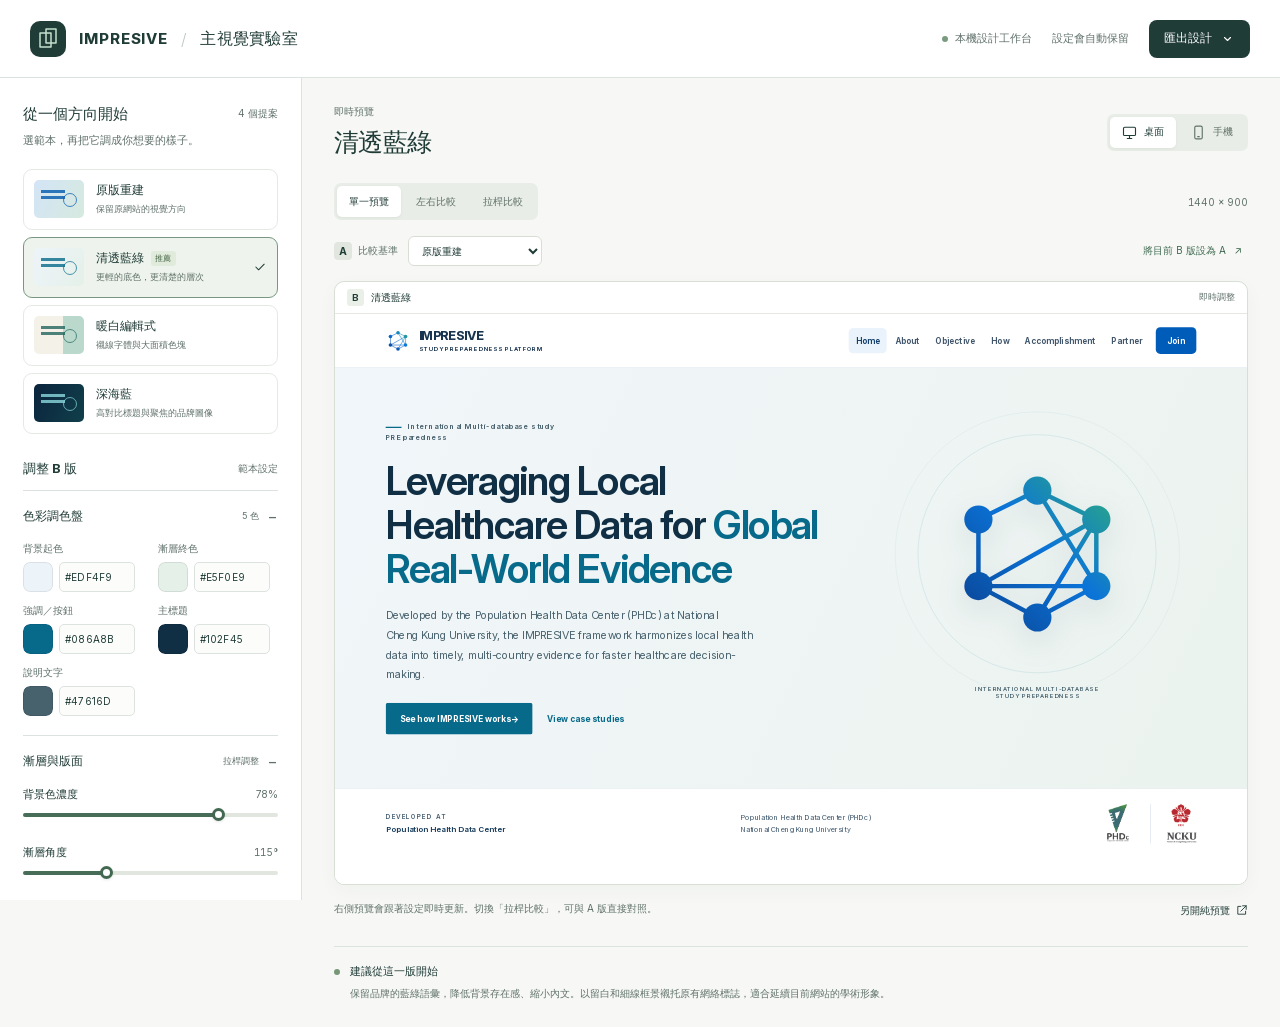
==== IMPRESIVE-Hero-Lab.html @ 1b141976 "Initial commit" ====
<!doctype html>
<html lang="zh-Hant">
<head>
  <meta charset="utf-8">
  <meta name="viewport" content="width=device-width, initial-scale=1">
  <meta name="description" content="IMPRESIVE 首頁主視覺比較與即時調色工具">
  <title>IMPRESIVE — 主視覺實驗室</title>
  <link rel="icon" href="data:image/svg+xml,%3Csvg xmlns='http://www.w3.org/2000/svg' viewBox='0 0 40 40'%3E%3Crect width='40' height='40' rx='10' fill='%23203c37'/%3E%3Cpath d='M12 12h16v16H12z' fill='none' stroke='%23b7dbc9' stroke-width='2'/%3E%3C/svg%3E">
  <style>
:root{--paper:#f7f8f6;--panel:#fff;--ink:#203c37;--muted:#60716a;--line:#dce3de;--subtle:#edf1ed;--green:#295548;--focus:#197658;--radius:8px;color-scheme:light;font-family:StudioInter,'Microsoft JhengHei','PingFang TC',sans-serif;color:var(--ink);background:var(--paper);font-synthesis:none}
*{box-sizing:border-box}body{margin:0}button,input,select,summary{font:inherit}button,select,summary,input[type=color],input[type=range]{cursor:pointer}button,a,input,select,summary{-webkit-tap-highlight-color:transparent}button{color:inherit}button:disabled{opacity:.5;cursor:default}a{color:inherit;text-decoration:none}button:focus-visible,a:focus-visible,input:focus-visible,select:focus-visible,summary:focus-visible{outline:3px solid #83bba2;outline-offset:3px}button:active{transform:translateY(1px)}::selection{color:#fff;background:#346b57}*{scrollbar-width:thin;scrollbar-color:#bac8bd transparent}svg{width:20px;height:20px;fill:none;stroke:currentColor;stroke-width:1.5;stroke-linecap:round;stroke-linejoin:round;flex-shrink:0}h1,h2,p{margin:0}button{border:0;background:transparent}button,input,select{min-height:36px}input,select{caret-color:var(--focus)}[hidden]{display:none!important}
.studio-header{height:78px;display:flex;align-items:center;justify-content:space-between;gap:20px;padding:0 30px;border-bottom:1px solid var(--line);background:var(--panel)}.studio-brand{display:flex;align-items:center;gap:13px;white-space:nowrap}.studio-mark{width:36px;height:36px;stroke:none}.studio-brand>span{display:flex;align-items:center;gap:13px;font-size:16px;letter-spacing:.015em}.studio-brand strong{font-size:15px;letter-spacing:.06em;font-weight:750}.brand-divider{color:#bdc8c0;font-weight:300}.header-actions{display:flex;gap:20px;align-items:center}.local-badge{font-size:11px;color:var(--muted);display:flex;gap:7px;align-items:center}.local-badge i{width:6px;height:6px;border-radius:50%;background:#7b9b7f}.save-status{font-size:11px;color:var(--muted)}.button{display:inline-flex;align-items:center;justify-content:center;gap:8px;min-height:38px;border-radius:var(--radius);padding:0 15px;font-size:12px;font-weight:650;white-space:nowrap}.button-dark{background:var(--ink);color:#fff}.button-dark:hover{background:#31574c}.button-outline{border:1px solid #cbd7ce;background:#fff}.button-outline:hover{background:var(--subtle)}.export-menu{position:relative}.export-menu summary{list-style:none}.export-menu summary::-webkit-details-marker{display:none}.export-menu svg{width:15px}.export-options{position:absolute;z-index:10;right:0;top:48px;width:250px;padding:7px;border:1px solid var(--line);background:white;border-radius:12px;box-shadow:0 14px 35px #203c371c}.export-options button{display:block;width:100%;text-align:left;padding:12px;border-radius:6px;font-size:12px}.export-options button:hover{background:var(--subtle)}.export-options span{display:block;color:var(--muted);font-size:10px;margin-top:4px}
.workbench{display:grid;grid-template-columns:302px minmax(0,1fr);height:calc(100dvh - 78px);min-height:650px}.controls{overflow-y:auto;background:#fff;border-right:1px solid var(--line);padding:26px 23px 0}.section-title{display:flex;justify-content:space-between;align-items:center;gap:10px}.section-title h1{font-size:15px;font-weight:700}.section-title>span{font-size:10px;color:var(--muted)}.section-description{font-size:11px;line-height:1.8;margin:7px 0 18px;color:var(--muted)}.preset-list{display:grid;gap:7px}.preset{display:flex;align-items:center;text-align:left;gap:12px;min-height:61px;padding:10px;border:1px solid #e5e9e4;border-radius:9px;transition:background .18s,border-color .18s}.preset:hover{background:#f7f9f5;border-color:#b7c8ba}.preset[aria-pressed=true]{background:#eef4ed;border-color:#779780}.preset-art{position:relative;flex-shrink:0;overflow:hidden;width:50px;height:38px;border-radius:5px;background:linear-gradient(115deg,var(--c1),var(--c2))}.preset-art::before{content:'';position:absolute;top:10px;left:7px;width:24px;height:3px;background:var(--c3);box-shadow:0 6px 0 var(--c3);opacity:.8}.preset-art::after{content:'';position:absolute;right:7px;top:13px;width:12px;height:12px;border:1px solid var(--c3);border-radius:50%;opacity:.7}.preset[data-preset=editorial] .preset-art{background:linear-gradient(90deg,var(--c1) 58%,var(--c2) 58%)}.preset-text{flex:1}.preset-title{display:flex;align-items:center;gap:7px;font-size:12px;font-weight:650}.recommended{font-size:8px;letter-spacing:.05em;background:#e0ebdc;color:#456545;border-radius:3px;padding:2px 4px}.preset-subtitle{display:block;font-size:9px;color:var(--muted);margin-top:4px}.preset-check{width:14px;height:14px;opacity:0}.preset[aria-pressed=true] .preset-check{opacity:1}.custom-title{display:flex;align-items:center;justify-content:space-between;margin-top:26px;padding:0 0 12px;border-bottom:1px solid var(--line)}.custom-title h2{font-size:13px}.custom-title span{font-size:10px;color:var(--muted)}.control-section{border-bottom:1px solid var(--line)}.control-section>summary{display:flex;align-items:center;justify-content:space-between;padding:17px 0;font-size:12px;font-weight:650;list-style:none}.control-section>summary::after{content:'−';font-size:16px;line-height:1;font-weight:400;color:var(--muted);margin-left:8px}.control-section:not([open])>summary::after{content:'+'}.control-section>summary>span{margin-left:auto;color:var(--muted);font-weight:400;font-size:9px}.color-controls{display:grid;grid-template-columns:1fr 1fr;gap:12px 14px;padding-bottom:19px}.color-control>label{display:block;margin-bottom:6px;font-size:10px;color:var(--muted)}.color-field{display:flex;align-items:center;gap:6px}.color-field input[type=color]{appearance:none;-webkit-appearance:none;min-height:30px;height:30px;width:30px;flex:0 0 30px;padding:0;background:none;border:0;border-radius:7px;overflow:hidden}.color-field input[type=color]::-webkit-color-swatch-wrapper{padding:0}.color-field input[type=color]::-webkit-color-swatch{border:1px solid #00000015;border-radius:7px}.color-field input[type=color]::-moz-color-swatch{border:1px solid #00000015;border-radius:7px}.color-field input[type=text]{width:76px;min-width:0;min-height:30px;padding:4px 5px;border:1px solid var(--line);border-radius:5px;font-size:10px;letter-spacing:.02em;color:var(--ink);background:#fcfdfb}.color-field input[aria-invalid=true]{border-color:#a94e24;background:#fff7f1}.range-controls{display:grid;gap:17px;padding:0 0 20px}.range-label{display:flex;align-items:center;justify-content:space-between;margin-bottom:8px}.range-label label{font-size:11px}.range-label output{font-size:10px;color:var(--muted);font-variant-numeric:tabular-nums}.range-control input[type=range]{appearance:none;width:100%;display:block;height:4px;min-height:4px;border-radius:4px;background:linear-gradient(to right,#476d58 var(--range-progress,50%),#e1e7df var(--range-progress,50%));margin:11px 0}.range-control input::-webkit-slider-thumb{appearance:none;width:13px;height:13px;border-radius:50%;background:#fff;border:3px solid #42684f;box-shadow:0 1px 3px #203c3720}.range-control input::-moz-range-thumb{width:9px;height:9px;border-radius:50%;background:#fff;border:3px solid #42684f}.switch-row{display:flex;align-items:center;padding:17px 0;position:relative;font-size:11px}.switch-row label{flex:1;cursor:pointer}.switch-row input{position:absolute;right:0;width:34px;height:20px;min-height:20px;margin:0;opacity:0;z-index:2;cursor:pointer}.switch-visual{width:34px;height:20px;border-radius:12px;background:#d8e0d9;position:relative}.switch-visual::after{content:'';position:absolute;left:3px;top:3px;width:14px;height:14px;border-radius:50%;background:#fff;transition:transform .15s}.switch-row input:checked+.switch-visual{background:#42684f}.switch-row input:checked+.switch-visual::after{transform:translateX(14px)}.switch-row input:focus-visible+.switch-visual{outline:3px solid #83bba2;outline-offset:3px}.contrast-status{font-size:10px;line-height:1.7;padding:10px 11px;background:#edf3ed;color:#426448;border-radius:6px}.contrast-status.warning{color:#8b4419;background:#fff0df}.contrast-status strong{display:block;font-weight:650}.controls-footer{padding:18px 0 20px;background:#fff}.controls-footer button{width:100%;font-size:11px}.controls-footer p{font-size:9px;color:var(--muted);line-height:1.7;margin-top:10px;text-align:center}
.preview-workspace{min-width:0;overflow-y:auto;padding:27px 32px 24px;display:flex;flex-direction:column;align-items:stretch}.preview-heading{display:flex;align-items:center;justify-content:space-between;gap:12px}.preview-label{font-size:10px;color:var(--muted);display:flex;gap:9px;align-items:center}.preview-label span{font-size:9px;color:#6c7759;border:1px solid #cbd6bd;border-radius:4px;padding:1px 5px}.preview-heading h2{font-size:25px;letter-spacing:-.025em;font-weight:600;margin-top:7px}.device-toggle,.view-toggle{display:flex;align-items:center;gap:3px;border-radius:7px;padding:3px;background:#e9ede7}.device-toggle button,.view-toggle button{display:flex;align-items:center;justify-content:center;gap:7px;min-height:31px;font-size:10px;padding:0 12px;border-radius:5px;color:var(--muted);white-space:nowrap}.device-toggle button:hover,.view-toggle button:hover{color:var(--ink);background:#f4f6f0}.device-toggle button[aria-pressed=true],.view-toggle button[aria-pressed=true]{color:var(--ink);background:#fff;box-shadow:0 1px 3px #203c3710}.device-toggle svg{width:15px;height:15px}.preview-toolbar{display:flex;justify-content:space-between;align-items:center;gap:14px;margin-top:24px;margin-bottom:16px}.preview-toolbar>span{font-size:10px;color:var(--muted);font-variant-numeric:tabular-nums}.reference-bar{display:flex;align-items:center;gap:10px;margin-bottom:15px;min-height:30px;font-size:10px;color:var(--muted)}.reference-bar label{display:flex;align-items:center;gap:6px;white-space:nowrap}.reference-bar label strong{display:grid;place-items:center;width:18px;height:18px;border-radius:4px;background:#e1e7df;font-size:10px;color:var(--ink)}.reference-bar select{border:1px solid #d7dfd4;background:#fff;color:var(--ink);border-radius:6px;padding:0 23px 0 9px;min-height:30px;max-width:180px;font-size:10px}.reference-bar button{margin-left:auto;font-size:10px;min-height:30px;color:#416b51}.reference-bar button:hover{text-decoration:underline;text-underline-offset:4px}.reference-bar button span{margin-left:5px}.canvas-area{min-width:0;display:flex;justify-content:center;align-items:flex-start;padding:0;background:#e4e9e2;border-radius:10px;box-shadow:0 6px 20px #203c3709;overflow:hidden;border:1px solid #d8e0d6}.stage{width:100%;position:relative;display:grid;grid-template-columns:minmax(0,1fr);gap:16px;background:#e4e9e2}.preview-pane{min-width:0;position:relative;overflow:hidden;background:#fff}.pane-a{display:none}.pane-caption{height:32px;display:flex;align-items:center;gap:7px;padding:0 12px;background:#fff;border-bottom:1px solid #e5e9e2;font-size:10px;color:var(--muted)}.pane-caption strong{font-weight:550;color:var(--ink)}.pane-caption>span:last-child{margin-left:auto;font-size:9px}.version-label{font-size:9px;font-weight:700;width:17px;height:17px;border-radius:3px;background:#eaf0e7;display:grid;place-items:center;color:var(--ink)}.frame-shell{position:relative;overflow:hidden;background:#fff}.frame-shell iframe{position:absolute;top:0;left:0;border:0;width:1440px;height:900px;transform-origin:top left;display:block;background:#fff}.stage[data-mode=side]{grid-template-columns:1fr 1fr;gap:8px}.stage[data-mode=side] .pane-a{display:block}.stage[data-mode=wipe]{display:block}.stage[data-mode=wipe] .pane-a{display:block}.stage[data-mode=wipe] .pane-b{position:absolute;inset:0;clip-path:inset(0 0 0 var(--split,50%))}.stage[data-mode=wipe] .pane-b .pane-caption{justify-content:flex-end}.stage[data-mode=wipe] .pane-b .pane-caption>span:last-child{margin-left:0}.stage[data-mode=wipe] iframe{pointer-events:none}.wipe-control{position:absolute;inset:32px 0 0;z-index:3;--split:50%;pointer-events:none}.wipe-line{position:absolute;left:var(--split);top:0;bottom:0;width:2px;background:#fff;box-shadow:0 0 0 1px #203c3725;transform:translateX(-50%)}.wipe-line>span{display:grid;place-items:center;position:absolute;left:50%;top:50%;transform:translate(-50%,-50%);width:42px;height:42px;border-radius:50%;background:#fff;color:#244c3e;box-shadow:0 3px 16px #14291d30}.wipe-line svg{width:27px;height:20px}.wipe-control input{pointer-events:auto;position:absolute;inset:0;width:100%;height:100%;margin:0;opacity:0;cursor:ew-resize}.wipe-control:focus-within .wipe-line>span{outline:4px solid #83bba2}.stage[data-device=mobile]{max-width:390px}.stage[data-device=mobile][data-mode=side]{max-width:100%}.preview-footnote{display:flex;align-items:flex-start;justify-content:space-between;gap:15px;margin-top:14px;color:var(--muted);font-size:10px;line-height:1.8}.preview-footnote p{max-width:72ch}.preview-footnote button{display:flex;align-items:center;gap:6px;flex-shrink:0;min-height:22px;padding:0;font-size:10px;line-height:1.8;color:var(--ink)}.preview-footnote button:hover{text-decoration:underline;text-underline-offset:4px}.preview-footnote svg{width:12px;height:12px}.direction-note{display:flex;align-items:flex-start;gap:10px;border-top:1px solid var(--line);margin-top:25px;padding-top:17px;font-size:11px}.note-dot{flex-shrink:0;width:6px;height:6px;background:#789776;border-radius:50%;margin-top:5px}.direction-note strong{font-size:11px;font-weight:650}.direction-note p{font-size:10px;color:var(--muted);max-width:90ch;line-height:1.9;margin-top:5px;text-wrap:pretty}.toast{position:fixed;z-index:20;bottom:24px;left:50%;transform:translateX(-50%);max-width:calc(100vw - 32px);padding:12px 22px;border-radius:9px;background:#203c37;color:#fff;box-shadow:0 6px 25px #203c3725;font-size:12px;line-height:1.7}.noscript{position:fixed;inset:0;z-index:30;background:#fff;padding:40px}
.canvas-area{flex-shrink:0}.workbench{height:auto;min-height:calc(100dvh - 78px);align-items:start}.controls{height:calc(100dvh - 78px);position:sticky;top:0}.preview-workspace{overflow-y:visible}
@media(min-width:1700px){.workbench{grid-template-columns:322px minmax(0,1fr)}.controls{padding-inline:28px}.preview-workspace{padding:34px 48px}.preview-heading h2{font-size:28px}}
@media(max-width:1150px){.studio-header{padding-inline:22px}.save-status{display:none}.workbench{grid-template-columns:270px minmax(0,1fr)}.controls{padding-inline:17px}.preview-workspace{padding-inline:22px}.color-controls{gap:12px 8px}.color-field input[type=text]{width:72px}.local-badge{display:none}.preview-footnote{flex-wrap:wrap}}
@media(max-width:800px){.studio-header{height:67px;padding:0 16px}.studio-brand{gap:9px}.studio-brand>span{font-size:12px;gap:9px}.studio-brand strong{font-size:12px}.studio-mark{width:30px;height:30px}.header-actions{gap:0}.button-dark{font-size:10px;padding-inline:10px;min-height:34px}.workbench{display:flex;flex-direction:column;height:auto;min-height:0}.preview-workspace{order:-1;padding:24px 18px}.controls{overflow:visible;border-top:1px solid var(--line);border-right:0;padding:24px 20px;display:grid;grid-template-columns:1fr 1fr;align-items:start;gap:18px 24px}.preset-section{grid-column:1/-1}.preset-list{grid-template-columns:1fr 1fr}.section-description{margin-bottom:13px}.custom-title{grid-column:1/-1;margin-top:6px}.control-section{align-self:stretch}.color-controls{gap:14px 8px}.color-field input[type=text]{width:80px}.switch-row{grid-column:1}.contrast-status{grid-column:2}.controls-footer{grid-column:1/-1;display:flex;align-items:center;justify-content:space-between;gap:15px;padding:0}.controls-footer button{width:auto}.controls-footer p{margin:0;text-align:right}.preview-heading h2{font-size:23px}.preview-toolbar{margin-top:21px}.reference-bar{flex-wrap:wrap;gap:8px}.reference-bar button{font-size:9px}.direction-note{margin-top:20px}.preview-footnote{font-size:9px}.direction-note p{font-size:10px}}
@media(max-width:480px){.studio-brand>span{display:block;line-height:1.55}.studio-brand>span>strong{display:block;letter-spacing:.08em;font-size:10px}.brand-divider{display:none}.studio-brand>span>span:last-child{font-size:11px}.preview-workspace{padding:22px 14px}.device-toggle button{padding:0 9px;font-size:9px}.view-toggle button{padding:0 9px;font-size:9px}.preview-toolbar>span{font-size:8px}.reference-bar select{max-width:137px;font-size:9px}.reference-bar button{margin-left:0}.controls{display:block;padding-inline:20px}.preset-list{gap:7px}.preset{padding:8px;gap:7px}.preset-art{width:39px}.preset-subtitle{font-size:8px}.preset-title{font-size:10px;gap:4px}.recommended{font-size:7px}.preset-check{display:none}.custom-title{margin-top:24px}.color-controls{grid-template-columns:repeat(3,1fr);gap:14px 8px}.color-field{gap:5px}.color-field input[type=color]{width:25px;flex-basis:25px;height:28px;min-height:28px}.color-field input[type=text]{font-size:9px;width:68px;padding-inline:3px}.range-controls{gap:18px}.contrast-status{margin-bottom:16px}.controls-footer p{font-size:8px}.export-options{width:230px}.pane-caption{padding-inline:8px;font-size:8px;gap:5px}.pane-caption>span:last-child{display:none}.stage[data-mode=side]{gap:4px}.preview-footnote{gap:9px}.preview-footnote p{max-width:52ch}.direction-note p{line-height:1.8}}
@media(prefers-reduced-motion:reduce){*,*::before,*::after{transition:none!important;animation:none!important}}
@media(max-width:800px){.workbench{min-height:0}.controls{height:auto;position:static}}

</style>
</head>
<body id="top">
  <header class="studio-header">
    <a class="studio-brand" href="#top" aria-label="IMPRESIVE 主視覺實驗室首頁">
      <svg class="studio-mark" viewBox="0 0 36 36" aria-hidden="true"><rect width="36" height="36" rx="10" fill="currentColor"/><path d="M10 12h11v14H10zM16 8h10v14H16z" fill="none" stroke="#c4e0ce" stroke-width="1.5"/></svg>
      <span><strong>IMPRESIVE</strong><span class="brand-divider">/</span><span>主視覺實驗室</span></span>
    </a>
    <div class="header-actions"><span class="local-badge"><i></i>本機設計工作台</span><span id="saveStatus" class="save-status" role="status">設定會自動保留</span>
      <details class="export-menu" id="exportMenu"><summary class="button button-dark">匯出設計 <svg viewBox="0 0 20 20" aria-hidden="true"><path d="m6 8 4 4 4-4"/></svg></summary><div class="export-options">
        <button type="button" id="downloadHtml">下載 B 版 HTML<span>含字型與圖像，可離線開啟</span></button>
        <button type="button" id="copyCss">複製 B 版 CSS 變數<span>保留目前色彩與版面參數</span></button>
        <button type="button" id="downloadJson">下載 A/B 設定 JSON</button>
        <button type="button" id="importJson">載入設定 JSON</button>
      </div></details>
    </div>
  </header>
  <main class="workbench">
    <aside class="controls" aria-label="主視覺調整控制台">
      <section class="preset-section">
        <div class="section-title"><h1>從一個方向開始</h1><span>4 個提案</span></div>
        <p class="section-description">選範本，再把它調成你想要的樣子。</p>
        <div id="presetList" class="preset-list" aria-label="設計範本"></div>
      </section>
      <div class="custom-title"><h2>調整 B 版</h2><span id="customBadge">範本設定</span></div>
      <details class="control-section" open><summary>色彩調色盤<span>5 色</span></summary><div id="colorControls" class="color-controls"></div></details>
      <details class="control-section" open><summary>漸層與版面<span>拉桿調整</span></summary><div id="rangeControls" class="range-controls"></div></details>
      <div class="switch-row"><label for="animateLogo">標誌動畫</label><input id="animateLogo" type="checkbox" role="switch"><span class="switch-visual" aria-hidden="true"></span></div>
      <div id="contrastStatus" class="contrast-status" role="status"></div>
      <div class="controls-footer"><button id="resetPreset" type="button" class="button button-outline">還原此範本</button><p>調整只影響比較頁，原網站維持原樣。</p></div>
    </aside>
    <section class="preview-workspace" aria-label="設計預覽與比較">
      <div class="preview-heading"><div><div class="preview-label">即時預覽 <span id="modifiedDot" hidden>已自訂</span></div><h2 id="currentName">清透藍綠</h2></div><div class="device-toggle" role="group" aria-label="預覽裝置"><button type="button" data-device="desktop" aria-pressed="true"><svg viewBox="0 0 20 20" aria-hidden="true"><rect x="2" y="3" width="16" height="11" rx="1.5"/><path d="M7 18h6M10 14v4"/></svg>桌面</button><button type="button" data-device="mobile" aria-pressed="false"><svg viewBox="0 0 20 20" aria-hidden="true"><rect x="5" y="1.5" width="10" height="17" rx="2"/><path d="M9 15.5h2"/></svg>手機</button></div></div>
      <div class="preview-toolbar"><div class="view-toggle" role="group" aria-label="比較模式"><button type="button" data-mode="single" aria-pressed="true">單一預覽</button><button type="button" data-mode="side" aria-pressed="false">左右比較</button><button type="button" data-mode="wipe" aria-pressed="false">拉桿比較</button></div><span id="canvasSize">1440 × 900</span></div>
      <div class="reference-bar"><label for="referencePreset"><strong>A</strong> 比較基準</label><select id="referencePreset" aria-label="A 版比較基準"><option value="original">原版重建</option><option value="refined">清透藍綠</option><option value="editorial">暖白編輯式</option><option value="navy">深海藍</option><option value="snapshot" hidden>已固定的自訂版本</option></select><button type="button" id="pinReference">將目前 B 版設為 A <span aria-hidden="true">↗</span></button></div>
      <div class="canvas-area" id="canvasArea"><div id="stage" class="stage" data-mode="single" data-device="desktop">
        <div class="preview-pane pane-a"><div class="pane-caption"><span class="version-label">A</span><strong id="referenceName">原版重建</strong><span>比較基準</span></div><div class="frame-shell" id="shellA"><iframe id="frameA" title="A 版：固定比較基準" sandbox="allow-scripts allow-popups allow-popups-to-escape-sandbox"></iframe></div></div>
        <div class="preview-pane pane-b"><div class="pane-caption"><span class="version-label">B</span><strong id="versionName">清透藍綠</strong><span>即時調整</span></div><div class="frame-shell" id="shellB"><iframe id="frameB" title="B 版：目前調整中的主視覺" sandbox="allow-scripts allow-popups allow-popups-to-escape-sandbox"></iframe></div></div>
        <div class="wipe-control" id="wipeControl" hidden><div class="wipe-line"><span><svg viewBox="0 0 32 20" aria-hidden="true"><path d="m10 5-5 5 5 5m12-10 5 5-5 5M16 3v14"/></svg></span></div><input type="range" min="0" max="100" value="50" id="wipeRange" aria-label="拖曳調整 A/B 比較分界" aria-valuetext="左側 A 版 50%，右側 B 版 50%"></div>
      </div></div>
      <div class="preview-footnote"><p id="previewHint">右側預覽會跟著設定即時更新。切換「拉桿比較」，可與 A 版直接對照。</p><button type="button" id="openPreview">另開純預覽 <svg viewBox="0 0 20 20" aria-hidden="true"><path d="M11 3h6v6M17 3l-9 9M8 4H3v13h13v-5"/></svg></button></div>
      <div class="direction-note"><span class="note-dot"></span><div><strong id="directionTitle">建議從這一版開始</strong><p id="directionDescription">以更輕的背景襯托品牌藍綠，縮小內文，讓標題與網絡標誌各自有清楚的位置。</p></div></div>
    </section>
  </main>
  <div id="toast" class="toast" role="status" hidden></div>
  <input id="importFile" type="file" accept=".json,application/json" hidden>
  <noscript><p class="noscript">請啟用 JavaScript 以使用即時調色與比較功能。</p></noscript>
  <script>
window.HERO_ASSETS = Object.freeze({"logoStatic":"[data-uri]","logoAnimated":"[data-uri]","phdc":"[data-uri]","ncku":"[data-uri]","font":"[data-uri]"});

</script>
  <script>
(function () {
  "use strict";

  const defaults = {
    layout: "original", bgStart: "#d3e4f6", bgEnd: "#d6eadf",
    accent: "#0058ad", ink: "#0b2545", muted: "#2f4559", angle: 120,
    strength: 100, titleSize: 58, logoSize: 300, spacing: 70,
    pattern: 0, animate: false
  };

  function escape(value) {
    return String(value ?? "").replace(/[&<>"']/g, (char) => ({
      "&": "&amp;", "<": "&lt;", ">": "&gt;", '"': "&quot;", "'": "&#39;"
    }[char]));
  }

  function numeric(value, fallback, min, max) {
    const number = Number(value);
    return Number.isFinite(number) ? Math.max(min, Math.min(max, number)) : fallback;
  }

  function hex(value, fallback) {
    return /^#[\da-f]{6}$/i.test(String(value)) ? String(value) : fallback;
  }

  function blend(color, base, amount) {
    const channel = (source, index) => parseInt(source.slice(index, index + 2), 16);
    return "#" + [1, 3, 5].map((index) => Math.round(
      channel(base, index) + (channel(color, index) - channel(base, index)) * amount
    ).toString(16).padStart(2, "0")).join("");
  }

  function luminance(color) {
    const values = [1, 3, 5].map((index) => {
      const value = parseInt(color.slice(index, index + 2), 16) / 255;
      return value <= .04045 ? value / 12.92 : ((value + .055) / 1.055) ** 2.4;
    });
    return values[0] * .2126 + values[1] * .7152 + values[2] * .0722;
  }

  function buttonText(background) {
    const surface = luminance(background);
    const whiteContrast = 1.05 / (surface + .05);
    const darkContrast = (Math.max(surface, luminance("#0b2545")) + .05) /
      (Math.min(surface, luminance("#0b2545")) + .05);
    return whiteContrast >= darkContrast ? "#ffffff" : "#0b2545";
  }

  function render(config, assets) {
    const incoming = config || {};
    const suppliedAssets = assets || {};
    const settings = { ...defaults, ...incoming };
    const layout = ["original", "refined", "editorial", "navy"].includes(settings.layout)
      ? settings.layout : "original";
    const isDark = layout === "navy";
    const strength = numeric(settings.strength, 100, 0, 100) / 100;
    const base = isDark ? "#071b30" : "#ffffff";
    const start = blend(hex(settings.bgStart, defaults.bgStart), base, strength);
    const end = blend(hex(settings.bgEnd, defaults.bgEnd), base, strength);
    const ink = hex(settings.ink, isDark ? "#f2f7fc" : defaults.ink);
    const accent = hex(settings.accent, isDark ? "#7cd8e6" : defaults.accent);
    const muted = hex(settings.muted, isDark ? "#bdd0df" : defaults.muted);
    const angle = numeric(settings.angle, 120, 0, 360);
    const titleSize = numeric(settings.titleSize, 58, 42, 76);
    const logoSize = numeric(settings.logoSize, 300, 200, 420);
    const spacing = numeric(settings.spacing, 70, 48, 110);
    const pattern = numeric(settings.pattern, 0, 0, 40) / 100;
    const staticLogo = escape(suppliedAssets.logoStatic);
    const animatedLogo = escape(suppliedAssets.logoAnimated || suppliedAssets.logoStatic);
    const logo = settings.animate ? animatedLogo : staticLogo;
    const phdc = escape(suppliedAssets.phdc);
    const ncku = escape(suppliedAssets.ncku);
    const font = escape(suppliedAssets.font);
    const navItems = [
      ["Home", "index.html"], ["About", "about.html"], ["Objective", "objective.html"],
      ["How", "how.html"], ["Accomplishment", "cases.html"],
      ["Partner", "databases.html"], ["Join", "join.html"]
    ];
    const nav = navItems.map(([label, href], index) =>
      `<a href="../Website_261107-1/${href}" target="_blank" rel="noopener noreferrer"${index === 0 ? ' aria-current="page"' : ""}${label === "Join" ? ' class="nav-join"' : ""}>${label}<span class="sr-only"> (opens original website in a new tab)</span></a>`
    ).join("");

    return `<!doctype html>
<html lang="en">
<head>
  <meta charset="utf-8">
  <meta name="viewport" content="width=device-width, initial-scale=1">
  <title>IMPRESIVE — ${escape(layout)} hero preview</title>
  <style>
    @font-face{font-family:Inter;src:url("${font}") format("woff2");font-weight:100 900;font-style:normal;font-display:swap}
    :root{--start:${start};--end:${end};--accent:${accent};--ink:${ink};--muted:${muted};--angle:${angle}deg;--title-size:${titleSize}px;--logo-size:${logoSize}px;--space:${spacing}px;--pattern:${pattern};--button-text:${buttonText(accent)}}
    *,*::before,*::after{box-sizing:border-box}
    html{color-scheme:light;scroll-behavior:smooth}
    ::selection{background:var(--accent);color:var(--button-text)}
    *{scrollbar-width:thin;scrollbar-color:var(--accent) var(--start)}
    ::-webkit-scrollbar{width:8px;height:8px}
    ::-webkit-scrollbar-track{background:var(--start)}
    ::-webkit-scrollbar-thumb{background:var(--accent);border:2px solid var(--start);border-radius:8px}
    body{margin:0;background:${isDark ? base : "#fff"};font-family:Inter,"Segoe UI","Microsoft JhengHei",Arial,sans-serif;-webkit-font-smoothing:antialiased}
    img{display:block;max-width:100%}
    a{color:inherit}
    button{font:inherit}
    a:focus-visible,button:focus-visible{outline:3px solid #16899d;outline-offset:5px}
    .sr-only{position:absolute;width:1px;height:1px;padding:0;margin:-1px;overflow:hidden;clip:rect(0,0,0,0);white-space:nowrap;border:0}
    .skip-link{position:absolute;top:-80px;left:16px;z-index:9;padding:12px 20px;background:#fff;color:#073763;border:2px solid #005cb9}
    .skip-link:focus{top:8px}
    .site-header{position:relative;z-index:5;background:#fff;color:#18344f;border-bottom:1px solid #e1e9ef}
    .nav-wrap{width:min(100% - 80px,1280px);min-height:84px;margin:auto;display:flex;align-items:center;gap:24px}
    .brand{display:flex;align-items:center;gap:13px;text-decoration:none;flex-shrink:0}
    .brand img{width:39px;height:39px}
    .brand-name{font-size:20px;font-weight:750;letter-spacing:-.025em;line-height:1.2}
    .brand-name small{display:block;font-size:9px;letter-spacing:.1em;font-weight:650;line-height:1.5;margin-top:3px;text-transform:uppercase}
    .nav-links{display:flex;align-items:center;gap:3px;margin-left:auto}
    .nav-links a{padding:12px 11px;text-decoration:none;font-size:13px;line-height:1.3;font-weight:650;border-radius:7px;color:#40556b;white-space:nowrap}
    .nav-links a:hover{background:#edf4fa;color:#064b88}
    .nav-links a[aria-current]{color:#123f6c;background:#eaf3fb}
    .nav-links .nav-join{margin-left:7px;padding:13px 18px;background:#005cb9;color:#fff}
    .nav-links .nav-join:hover{background:#074a8d;color:#fff}
    .menu-toggle{display:none;margin-left:auto;padding:10px 13px;border:1px solid #ccd9e4;background:white;border-radius:7px;color:#18344f;font-size:12px;cursor:pointer}
    .hero{position:relative;isolation:isolate;overflow:hidden;color:var(--ink);background:linear-gradient(var(--angle),var(--start),var(--end));border-top:4px solid var(--accent)}
    .hero::before{position:absolute;inset:0;z-index:-1;pointer-events:none;content:"";opacity:var(--pattern);background-image:radial-gradient(currentColor .8px,transparent .9px);background-size:19px 19px;mask-image:linear-gradient(90deg,transparent 35%,#000 100%)}
    .hero-inner{width:min(100% - 80px,1280px);min-height:calc(510px + var(--space) * 2);margin:auto;padding-block:var(--space);display:grid;grid-template-columns:minmax(0,1.8fr) minmax(220px,.68fr);align-items:center;gap:44px}
    .hero-copy{position:relative;z-index:2;min-width:0}
    .kicker{width:fit-content;max-width:100%;margin:0 0 23px;padding:11px 17px;border-radius:100px;background:#fff;color:#0c477d;font-size:13px;font-weight:650;line-height:1.5;letter-spacing:.035em}
    h1{margin:0;font-size:clamp(32px,var(--title-size),76px);font-weight:750;line-height:1.09;letter-spacing:-.035em;text-wrap:balance;color:var(--ink)}
    h1 .hero-em{color:var(--accent)}
    .tagline{max-width:69ch;margin:28px 0 0;color:var(--muted);font-size:clamp(17px,1.66vw,24px);font-weight:400;line-height:1.65;letter-spacing:-.012em}
    .actions{display:flex;flex-wrap:wrap;gap:12px;margin-top:28px}
    .button{display:inline-flex;align-items:center;justify-content:center;gap:18px;min-height:50px;padding:13px 21px;border:1px solid transparent;border-radius:8px;font-size:14px;line-height:1.4;font-weight:700;text-decoration:none;transition:transform .2s,box-shadow .2s}
    .button:hover{transform:translateY(-2px);box-shadow:0 6px 20px #071b3015}
    .button-primary{background:var(--accent);color:var(--button-text)}
    .button-secondary{background:#fff;color:var(--accent);border-color:var(--accent)}
    .visual{position:relative;display:flex;flex-direction:column;align-items:center;justify-content:center;justify-self:center;min-width:0;width:100%}
    .logo-stage{position:relative;display:grid;place-items:center;width:min(100%,var(--logo-size));aspect-ratio:1}
    .hero-logo{position:relative;z-index:1;display:block;width:100%;filter:drop-shadow(0 15px 24px #0b25451a)}
    .hero-logo img{width:100%;height:auto;aspect-ratio:1}
    .visual-caption{display:none}
    .partner-strip{background:#fff;border-top:1px solid #dce5eb;color:#466075}
    .partners-inner{width:min(100% - 80px,1280px);margin:auto;min-height:109px;display:flex;align-items:center;justify-content:space-between;gap:25px}
    .partner-label{font-size:10px;line-height:1.8;letter-spacing:.14em;text-transform:uppercase;font-weight:600}
    .partner-label strong{display:block;color:#153a59;letter-spacing:.02em;font-size:12px;font-weight:650;text-transform:none}
    .partner-logos{display:flex;align-items:center;gap:26px}
    .partner-logos img{height:62px;width:auto;max-width:130px;object-fit:contain}
    .partner-logos img+img{border-left:1px solid #d7e1e9;padding-left:26px;box-sizing:content-box}
    .institution-line{font-size:11px;line-height:1.7;max-width:300px;color:#496175}

    /* A more deliberate hierarchy and a quiet geometric frame for the authentic mark. */
    body.refined .hero{border-top:0}
    body.refined .hero-inner{grid-template-columns:minmax(0,1.25fr) minmax(250px,.9fr);gap:80px;min-height:calc(496px + var(--space) * 2)}
    body.refined .kicker{padding:0;border-radius:0;background:transparent;font-size:11px;letter-spacing:.11em;margin-bottom:26px;color:var(--muted);max-width:330px}
    body.refined .kicker::before{content:"";display:inline-block;width:25px;height:2px;background:var(--accent);vertical-align:middle;margin-right:11px}
    body.refined h1{font-weight:620;line-height:1.12;letter-spacing:-.035em}
    body.refined .tagline{font-size:17px;line-height:1.8;max-width:58ch;margin-top:24px}
    body.refined .actions{margin-top:30px}
    body.refined .button{border-radius:4px;font-size:13px}
    body.refined .button-secondary{background:transparent;border-color:transparent;padding-inline:10px}
    body.refined .logo-stage::before,body.refined .logo-stage::after{content:"";position:absolute;inset:-12%;border:1px solid var(--accent);border-radius:50%;opacity:.15}
    body.refined .logo-stage::after{inset:-24%;opacity:.07}
    body.refined .visual-caption{display:block;margin-top:55px;text-align:center;font-size:9px;font-weight:550;letter-spacing:.16em;text-transform:uppercase;color:var(--muted)}

    /* Editorial typesetting and a distinct colour field create a second composition. */
    body.editorial .hero{border-top:0;background:var(--start)}
    body.editorial .hero-inner{width:100%;max-width:none;grid-template-columns:minmax(0,1.15fr) minmax(300px,.85fr);padding:0;gap:0;min-height:calc(520px + var(--space) * 2);align-items:stretch}
    body.editorial .hero-copy{padding:var(--space) clamp(35px,5.5vw,100px);align-self:center}
    body.editorial .kicker{padding:0;background:transparent;border-radius:0;margin-bottom:30px;color:var(--muted);font-size:10px;line-height:1.7;letter-spacing:.15em;text-transform:uppercase}
    body.editorial h1{font-family:Georgia,"Times New Roman",serif;font-weight:400;letter-spacing:-.035em;line-height:1.06;font-size:clamp(32px,var(--title-size),76px)}
    body.editorial .hero-em{font-style:italic}
    body.editorial .tagline{max-width:53ch;font-size:16px;line-height:1.85;margin-top:27px}
    body.editorial .button{border-radius:0;font-size:12px;min-height:47px;padding:13px 17px}
    body.editorial .button-secondary{background:transparent;border-color:transparent;padding-left:0}
    body.editorial .visual{padding:var(--space) 50px;min-height:100%;background:linear-gradient(var(--angle),var(--end),var(--accent));overflow:hidden}
    body.editorial .visual::before,body.editorial .visual::after{content:"";position:absolute;left:35px;right:35px;height:1px;background:#ffffff5c;top:35px}
    body.editorial .visual::after{top:auto;bottom:35px}
    body.editorial .logo-stage{background:#ffffffed;border-radius:50%;padding:19px;box-shadow:0 10px 70px #071b300d}
    body.editorial .visual-caption{display:block;position:absolute;left:35px;bottom:49px;color:#fff;font-size:9px;line-height:1.7;font-weight:500;text-transform:uppercase;letter-spacing:.14em}

    /* Navy direction keeps official marks on a white surface and shifts the title register. */
    body.navy .hero{border-top:0}
    body.navy .hero-inner{grid-template-columns:minmax(0,1.2fr) minmax(250px,.9fr);gap:70px;min-height:calc(502px + var(--space) * 2)}
    body.navy .kicker{padding:0;border-radius:0;background:transparent;color:var(--muted);font-size:10px;letter-spacing:.14em;text-transform:uppercase;max-width:340px}
    body.navy .kicker::before{content:"";display:inline-block;width:6px;height:6px;margin-right:11px;background:var(--accent);border-radius:50%;vertical-align:middle}
    body.navy h1{font-weight:600;line-height:1.12}
    body.navy .tagline{font-size:17px;line-height:1.85;max-width:57ch}
    body.navy .button{border-radius:3px;font-size:13px}
    body.navy .button-secondary{background:transparent;color:var(--ink);border-color:#ffffff45}
    body.navy .logo-stage{padding:20px;border-radius:50%;background:#f7fbff;box-shadow:0 0 0 22px #ffffff03,0 0 0 23px #ffffff0d,0 0 0 56px #ffffff02,0 0 0 57px #ffffff08}
    body.navy .hero-logo{filter:none}
    body.navy .visual-caption{display:block;margin-top:78px;font-size:9px;letter-spacing:.17em;text-transform:uppercase;color:var(--muted)}

    @media(min-width:1500px){.hero-inner{min-height:calc(550px + var(--space) * 2)}}
    @media(max-width:1100px){
      .nav-wrap{width:calc(100% - 48px);gap:16px}.nav-links a{font-size:11px;padding:11px 8px}.brand-name{font-size:17px}.brand-name small{font-size:8px}.brand img{width:33px;height:33px}
      .hero-inner{width:calc(100% - 64px);gap:30px;grid-template-columns:minmax(0,1.65fr) minmax(190px,.7fr);min-height:calc(450px + var(--space) * 2)}
      h1,body.editorial h1{font-size:clamp(32px,calc(var(--title-size) * .84),64px)}.tagline{font-size:18px}.kicker{font-size:11px}
      body.refined .hero-inner,body.navy .hero-inner{gap:48px;grid-template-columns:minmax(0,1.25fr) minmax(200px,.8fr);min-height:calc(470px + var(--space) * 2)}
      body.editorial .hero-copy{padding-inline:38px}body.editorial .visual{padding-inline:36px}
      .partners-inner{width:calc(100% - 64px)}.institution-line{max-width:240px;font-size:10px}
    }
    @media(max-width:860px){
      .nav-wrap{min-height:72px;flex-wrap:wrap;gap:0;padding-block:13px}.menu-toggle{display:block}.nav-links{display:none;flex:1 0 100%;margin:13px 0 0;padding-top:12px;border-top:1px solid #e2eaf1;flex-wrap:wrap;gap:4px}.nav-links.is-open{display:flex}.nav-links a{font-size:12px;padding:11px 13px}.nav-links .nav-join{margin-left:0}
      .hero-inner{grid-template-columns:minmax(0,1.7fr) minmax(150px,.65fr);width:calc(100% - 56px);gap:25px;min-height:calc(420px + var(--space) * 2)}
      h1{font-size:clamp(30px,calc(var(--title-size) * .74),56px)}.tagline{font-size:16px}.button{font-size:12px;padding:12px 15px;min-height:46px}.kicker{font-size:10px;letter-spacing:.02em}
      body.refined .hero-inner,body.navy .hero-inner{gap:35px;grid-template-columns:minmax(0,1.4fr) minmax(160px,.7fr);min-height:calc(460px + var(--space) * 2)}body.refined .tagline,body.navy .tagline{font-size:15px}
      body.editorial .hero-inner{grid-template-columns:minmax(0,1.25fr) minmax(230px,.75fr);min-height:calc(470px + var(--space) * 2)}body.editorial .hero-copy{padding-inline:28px}body.editorial h1{font-size:clamp(30px,calc(var(--title-size) * .74),56px)}body.editorial .tagline{font-size:15px}.institution-line{display:none}
    }
    @media(max-width:620px){
      .nav-wrap{width:calc(100% - 40px);min-height:69px}.brand img{width:30px;height:30px}.brand{gap:10px}.brand-name{font-size:16px}.brand-name small{font-size:7.5px}.menu-toggle{padding:8px 10px;font-size:11px}
      .hero-inner,body.refined .hero-inner,body.navy .hero-inner{width:calc(100% - 44px);grid-template-columns:minmax(0,1fr);min-height:0;padding-block:calc(var(--space) * .65) 35px;gap:32px}
      .kicker{padding:8px 12px;font-size:9px;margin-bottom:21px;line-height:1.6}h1{font-size:clamp(28px,calc(var(--title-size) * .64),49px);line-height:1.1;letter-spacing:-.035em;text-wrap:balance}.tagline{font-size:14px;line-height:1.8;margin-top:21px}
      .actions{gap:8px;margin-top:22px}.button{font-size:11px;min-height:44px;padding:12px 13px;gap:8px}
      .visual{min-height:170px}.logo-stage{width:min(100%,calc(var(--logo-size) * .62));max-width:260px}.visual-caption{font-size:8px}
      .partners-inner{width:calc(100% - 44px);min-height:110px;gap:12px}.partner-label{font-size:8px;letter-spacing:.08em;max-width:155px;line-height:1.8}.partner-label strong{font-size:10px;line-height:1.6;max-width:145px}.partner-logos{gap:12px}.partner-logos img{height:48px;max-width:80px}.partner-logos img+img{padding-left:12px}
      body.refined .hero-inner{gap:49px;padding-bottom:37px}body.refined .kicker{font-size:9px;margin-bottom:22px;max-width:300px;letter-spacing:.09em}body.refined h1,body.navy h1{font-size:clamp(28px,calc(var(--title-size) * .64),49px)}body.refined .tagline,body.navy .tagline{font-size:14px}body.refined .logo-stage{width:min(100%,calc(var(--logo-size) * .58));max-width:244px}body.refined .visual-caption{margin-top:39px;font-size:8px}body.refined .button,body.navy .button{font-size:11px}
      body.editorial .hero-inner{display:flex;flex-direction:column;min-height:0}body.editorial .hero-copy{padding:calc(var(--space) * .65) 24px 33px}body.editorial .kicker{font-size:9px;margin-bottom:24px}body.editorial h1{font-size:clamp(30px,calc(var(--title-size) * .7),54px)}body.editorial .tagline{font-size:14px;line-height:1.8}body.editorial .visual{width:100%;min-height:300px;padding:36px 40px 64px}body.editorial .logo-stage{width:min(100%,calc(var(--logo-size) * .58));max-width:244px;padding:10px}body.editorial .visual::before{top:20px;left:24px;right:24px}body.editorial .visual::after{bottom:22px;left:24px;right:24px}body.editorial .visual-caption{left:24px;bottom:33px;font-size:7px}body.editorial .button{font-size:11px;padding:12px 13px}
      body.navy .hero-inner{gap:57px;padding-bottom:38px}body.navy .kicker{font-size:9px;letter-spacing:.08em;margin-bottom:24px}body.navy .logo-stage{width:min(100%,calc(var(--logo-size) * .58));max-width:244px;padding:14px}body.navy .visual-caption{font-size:8px;margin-top:48px}
    }
    @media(prefers-reduced-motion:reduce){html{scroll-behavior:auto}*,*::before,*::after{animation:none!important;transition:none!important}.button:hover{transform:none}}
  </style>
</head>
<body class="${layout}">
  <a class="skip-link" href="#main">Skip to content</a>
  <header class="site-header">
    <div class="nav-wrap">
      <a class="brand" href="../Website_261107-1/index.html" target="_blank" rel="noopener noreferrer" aria-label="IMPRESIVE home — opens original website in a new tab">
        <img src="${staticLogo}" width="39" height="39" alt="">
        <span class="brand-name">IMPRESIVE<small>Study preparedness platform</small></span>
      </a>
      <button class="menu-toggle" type="button" aria-expanded="false" aria-controls="primary-nav">Menu</button>
      <nav class="nav-links" id="primary-nav" aria-label="Primary navigation">${nav}</nav>
    </div>
  </header>
  <main id="main">
    <section class="hero" aria-labelledby="hero-title">
      <div class="hero-inner">
        <div class="hero-copy">
          <p class="kicker">International Multi-database study PREparedness</p>
          <h1 id="hero-title">Leveraging Local Healthcare Data for <span class="hero-em">Global Real-World Evidence</span></h1>
          <p class="tagline">Developed by the Population Health Data Center (PHDc) at National Cheng Kung University, the IMPRESIVE framework harmonizes local health data into timely, multi-country evidence for faster healthcare decision-making.</p>
          <div class="actions">
            <a class="button button-primary" href="../Website_261107-1/how.html" target="_blank" rel="noopener noreferrer">See how IMPRESIVE works→<span class="sr-only"> (opens original website in a new tab)</span></a>
            <a class="button button-secondary" href="../Website_261107-1/cases.html" target="_blank" rel="noopener noreferrer">View case studies<span class="sr-only"> (opens original website in a new tab)</span></a>
          </div>
        </div>
        <div class="visual">
          <div class="logo-stage">
            <picture class="hero-logo">
              <source srcset="${staticLogo}" media="(prefers-reduced-motion: reduce)">
              <img src="${logo}" width="300" height="300" alt="IMPRESIVE network logo" decoding="async">
            </picture>
          </div>
          <div class="visual-caption" aria-hidden="true">International Multi-database<br>study PREparedness</div>
        </div>
      </div>
    </section>
    <div class="partner-strip" aria-label="Developed by the Population Health Data Center at National Cheng Kung University">
      <div class="partners-inner">
        <div class="partner-label">Developed at<strong>Population Health Data Center</strong></div>
        <div class="institution-line">Population Health Data Center (PHDc)<br>National Cheng Kung University</div>
        <div class="partner-logos">
          <img src="${phdc}" width="166" height="240" alt="Population Health Data Center (PHDc)">
          <img src="${ncku}" width="179" height="240" alt="National Cheng Kung University">
        </div>
      </div>
    </div>
  </main>
  <script>
    (function(){
      var toggle=document.querySelector('.menu-toggle');
      var nav=document.getElementById('primary-nav');
      document.querySelector('.skip-link').addEventListener('click',function(event){
        event.preventDefault();
        var main=document.getElementById('main');
        main.tabIndex=-1;main.focus();
      });
      toggle.addEventListener('click',function(){
        var open=toggle.getAttribute('aria-expanded')!=='true';
        toggle.setAttribute('aria-expanded',String(open));
        nav.classList.toggle('is-open',open);
      });
      document.addEventListener('keydown',function(event){
        if(event.key==='Escape'&&toggle.getAttribute('aria-expanded')==='true'){
          toggle.setAttribute('aria-expanded','false');nav.classList.remove('is-open');toggle.focus();
        }
      });
      window.addEventListener('message',function(event){
        var message=event.data;
        if(event.source!==parent||!message||message.type!=='impresive:settings'||
          !message.styles||typeof message.styles!=='object'||Array.isArray(message.styles))return;
        var colors=['--start','--end','--accent','--ink','--muted','--button-text'];
        var units={
          '--angle':['deg',0,360],
          '--title-size':['px',42,76],
          '--logo-size':['px',200,420],
          '--space':['px',48,110]
        };
        Object.keys(message.styles).forEach(function(property){
          var value=String(message.styles[property]);
          var valid=false;
          if(colors.indexOf(property)!==-1)valid=/^#[0-9a-f]{6}$/i.test(value);
          else if(property==='--pattern'){
            valid=/^(?:0(?:\\.\\d+)?|\\.\\d+)$/.test(value)&&Number(value)>=0&&Number(value)<=.4;
          }else if(Object.prototype.hasOwnProperty.call(units,property)){
            var rule=units[property];
            var number=Number(value.slice(0,-rule[0].length));
            valid=value.endsWith(rule[0])&&/^[0-9]+(?:\\.[0-9]+)?$/.test(value.slice(0,-rule[0].length))&&
              Number.isFinite(number)&&number>=rule[1]&&number<=rule[2];
          }
          if(valid)document.documentElement.style.setProperty(property,value);
        });
      });
    })();
  <\/script>
</body>
</html>`;
  }

  window.HeroPreview = Object.freeze({ render });
})();

</script>
  <script>
(function () {
  'use strict';
  const $ = (selector) => document.querySelector(selector);
  const STORAGE_KEY = 'impresive-hero-studio-261109-v1';
  const PRESETS = {
    original: { name: '原版重建', subtitle: '保留原網站的視覺方向', noteTitle: '原版的比較起點', note: '依原站文案、配色與資產重建，方便比較。這是主視覺示意，並非原站的逐像素複製；機構標誌統一放在下方白底區。', config: { layout: 'original', bgStart: '#d3e4f6', bgEnd: '#d6eadf', accent: '#0058ad', ink: '#0b2545', muted: '#2f4559', angle: 115, strength: 100, titleSize: 62, logoSize: 318, spacing: 70, pattern: 0, animate: false } },
    refined: { name: '清透藍綠', subtitle: '更輕的底色，更清楚的層次', noteTitle: '建議從這一版開始', note: '保留品牌的藍綠語彙，降低背景存在感、縮小內文。以留白和細線框景襯托原有網絡標誌，適合延續目前網站的學術形象。', config: { layout: 'refined', bgStart: '#edf4f9', bgEnd: '#e5f0e9', accent: '#086a8b', ink: '#102f45', muted: '#47616d', angle: 115, strength: 78, titleSize: 62, logoSize: 304, spacing: 84, pattern: 0, animate: false } },
    editorial: { name: '暖白編輯式', subtitle: '襯線字體與大面積色塊', noteTitle: '讓文字更像一份有份量的學術刊物', note: '以暖白文字區、襯線標題與獨立圖像區建立鮮明分工。這版同時探索字體與構圖；右側使用漸層終色及強調色，調色時可觀察整體平衡。', config: { layout: 'editorial', bgStart: '#f4f1e8', bgEnd: '#bad9cc', accent: '#21665e', ink: '#243e39', muted: '#52665d', angle: 145, strength: 100, titleSize: 68, logoSize: 320, spacing: 80, pattern: 0, animate: false } },
    navy: { name: '深海藍', subtitle: '高對比標題與聚焦的品牌圖像', noteTitle: '另一種更有張力的首頁表情', note: '以深藍底和淺青色建立明確對比，讓標題從背景中浮現。正式標誌維持原色並置於白底；若偏好較沉穩的研究平台形象，可以從這版調整。', config: { layout: 'navy', bgStart: '#0b243d', bgEnd: '#103f4a', accent: '#8ad9dc', ink: '#f4f8fc', muted: '#b9cdd9', angle: 120, strength: 100, titleSize: 62, logoSize: 304, spacing: 84, pattern: 7, animate: false } }
  };
  const COLORS = [ ['bgStart', '背景起色'], ['bgEnd', '漸層終色'], ['accent', '強調／按鈕'], ['ink', '主標題'], ['muted', '說明文字'] ];
  const RANGES = [
    ['strength', '背景色濃度', 0, 100, 1, '%'], ['angle', '漸層角度', 0, 360, 1, '°'],
    ['titleSize', '標題字級', 42, 76, 1, ' px'], ['logoSize', '標誌大小', 200, 420, 2, ' px'],
    ['spacing', '上下留白', 48, 110, 2, ' px'], ['pattern', '背景點紋', 0, 40, 1, '%']
  ];
  const clone = (value) => JSON.parse(JSON.stringify(value));
  let state = { preset: 'refined', b: clone(PRESETS.refined.config), a: clone(PRESETS.original.config), reference: 'original', mode: 'single', device: 'desktop', split: 50 };
  let storageAvailable = true;
  let liveFrame = 0;
  let saveTimer;
  let toastTimer;
  let previewUrl;

  function sanitizeConfig(input) {
    if (!input || typeof input !== 'object' || !Object.hasOwn(PRESETS,input.layout)) throw new Error('版型設定不完整');
    const safe = clone(PRESETS[input.layout].config);
    COLORS.forEach(([key]) => {
      if (!/^#[0-9a-f]{6}$/i.test(String(input[key]))) throw new Error('色碼需使用 #RRGGBB 格式');
      safe[key] = input[key].toLowerCase();
    });
    RANGES.forEach(([key, , min, max]) => {
      if (typeof input[key] !== 'number' || !Number.isFinite(input[key]) || input[key] < min || input[key] > max) throw new Error('拉桿數值超出範圍');
      safe[key] = input[key];
    });
    safe.animate = input.animate === true;
    return safe;
  }

  function sanitizeState(input) {
    if (!input || typeof input !== 'object' || !Object.hasOwn(PRESETS,input.preset)) throw new Error('無法辨識設計設定');
    return { preset: input.preset, a: sanitizeConfig(input.a), b: sanitizeConfig(input.b),
      reference: ['original','refined','editorial','navy','snapshot'].includes(input.reference) ? input.reference : 'snapshot',
      mode: ['single','side','wipe'].includes(input.mode) ? input.mode : 'single',
      device: input.device === 'mobile' ? 'mobile' : 'desktop', split: Number.isFinite(Number(input.split)) ? Math.max(0, Math.min(100, Number(input.split))) : 50 };
  }
  try {
    const saved = localStorage.getItem(STORAGE_KEY);
    if (saved) state = sanitizeState(JSON.parse(saved));
  } catch (error) {
    storageAvailable = false;
    $('#saveStatus').textContent = '目前僅保留在此分頁';
  }

  function persist() {
    clearTimeout(saveTimer);
    saveTimer = setTimeout(() => {
      try { localStorage.setItem(STORAGE_KEY, JSON.stringify(state)); storageAvailable = true; $('#saveStatus').textContent = '已自動儲存於本機'; }
      catch (error) { storageAvailable = false; $('#saveStatus').textContent = '請匯出設定以保留調整'; }
    }, 240);
  }
  function notify(message) {
    clearTimeout(toastTimer); $('#toast').textContent = message; $('#toast').hidden = false;
    toastTimer = setTimeout(() => { $('#toast').hidden = true; }, 4200);
  }
  function rgb(hex) { return [1,3,5].map((index) => parseInt(hex.slice(index,index+2),16)); }
  function blend(color, base, amount) {
    const c = rgb(color), b = rgb(base);
    return '#' + c.map((value,index) => Math.round(b[index] + (value-b[index])*amount).toString(16).padStart(2,'0')).join('');
  }
  function luminance(hex) {
    const c = rgb(hex).map((value) => { const n = value/255; return n <= .04045 ? n/12.92 : ((n+.055)/1.055)**2.4; });
    return .2126*c[0]+.7152*c[1]+.0722*c[2];
  }
  function contrast(a,b) { const x=luminance(a),y=luminance(b);return (Math.max(x,y)+.05)/(Math.min(x,y)+.05); }
  function variables(config) {
    const base = config.layout === 'navy' ? '#071b30' : '#ffffff';
    return { '--start': blend(config.bgStart,base,config.strength/100), '--end': blend(config.bgEnd,base,config.strength/100),
      '--accent':config.accent, '--ink':config.ink, '--muted':config.muted, '--angle':config.angle+'deg',
      '--title-size':config.titleSize+'px', '--logo-size':config.logoSize+'px', '--space':config.spacing+'px', '--pattern':String(config.pattern/100),
      '--button-text': contrast(config.accent,'#ffffff') >= contrast(config.accent,'#0b2545') ? '#ffffff' : '#0b2545' };
  }
  function assessContrast() {
    const vars=variables(state.b);
    const backgrounds=state.b.layout==='editorial' ? [vars['--start']] : [vars['--start'],vars['--end']];
    const body=Math.min(...backgrounds.map((color)=>contrast(state.b.muted,color)));
    const title=Math.min(...backgrounds.map((color)=>contrast(state.b.ink,color)));
    const emphasis=Math.min(...backgrounds.map((color)=>contrast(state.b.accent,color)));
    const pass = body>=4.5 && title>=3 && emphasis>=3;
    const status=$('#contrastStatus');status.classList.toggle('warning',!pass);
    status.replaceChildren();
    const strong=document.createElement('strong');strong.textContent=pass?'文字對比：背景端點檢查通過':'文字對比偏低，建議調整色彩';
    const detail=document.createElement('span');detail.textContent=`內文 ${body.toFixed(1)}:1 · 主標 ${title.toFixed(1)}:1 · 強調 ${emphasis.toFixed(1)}:1`;
    status.append(strong,detail);
    status.title='估算文字與漸層端點的對比；未涵蓋所有漸層中間色、點紋、按鈕和右側圖像區。內文建議至少 4.5:1，大標題至少 3:1。';
  }
  function isCustom() { return JSON.stringify(state.b)!==JSON.stringify(PRESETS[state.preset].config); }
  function updateLabels() {
    const preset=PRESETS[state.preset],custom=isCustom();
    $('#currentName').textContent=preset.name;$('#versionName').textContent=preset.name+(custom?'・自訂':'');
    $('#modifiedDot').hidden=!custom;$('#customBadge').textContent=custom?'已自訂':'範本設定';
    $('#referenceName').textContent=state.reference==='snapshot'?'已固定的自訂版本':PRESETS[state.reference].name;
    $('#directionTitle').textContent=preset.noteTitle;$('#directionDescription').textContent=preset.note;
    document.querySelectorAll('.preset').forEach((button)=>button.setAttribute('aria-pressed',String(button.dataset.preset===state.preset)));
    assessContrast();
  }

  Object.entries(PRESETS).forEach(([id,preset])=>{
    const button=document.createElement('button');button.type='button';button.className='preset';button.dataset.preset=id;button.setAttribute('aria-pressed','false');
    button.innerHTML=`<span class="preset-art" style="--c1:${preset.config.bgStart};--c2:${preset.config.bgEnd};--c3:${preset.config.accent}" aria-hidden="true"></span><span class="preset-text"><span class="preset-title">${preset.name}${id==='refined'?'<span class="recommended">推薦</span>':''}</span><span class="preset-subtitle">${preset.subtitle}</span></span><svg class="preset-check" viewBox="0 0 20 20" aria-hidden="true"><path d="m4 10 4 4 8-8"/></svg>`;
    button.addEventListener('click',()=>{state.preset=id;state.b=clone(preset.config);syncInputs();renderB();updateLabels();persist();});
    $('#presetList').append(button);
  });
  COLORS.forEach(([key,label])=>{
    const group=document.createElement('div');group.className='color-control';
    group.innerHTML=`<label for="color-${key}">${label}</label><div class="color-field"><input type="color" id="color-${key}" data-color="${key}" aria-label="${label}調色盤"><input type="text" id="hex-${key}" data-hex="${key}" aria-label="${label}十六進位色碼" maxlength="7" spellcheck="false" autocomplete="off" pattern="#[0-9a-fA-F]{6}"></div>`;
    $('#colorControls').append(group);
  });
  RANGES.forEach(([key,label,min,max,step,unit])=>{
    const group=document.createElement('div');group.className='range-control';
    group.innerHTML=`<div class="range-label"><label for="range-${key}">${label}</label><output for="range-${key}" id="output-${key}"></output></div><input type="range" id="range-${key}" data-range="${key}" min="${min}" max="${max}" step="${step}" aria-label="${label}">`;
    $('#rangeControls').append(group);
  });

  function syncInputs() {
    COLORS.forEach(([key])=>{ $('#color-'+key).value=state.b[key];$('#hex-'+key).value=state.b[key].toUpperCase();$('#hex-'+key).removeAttribute('aria-invalid'); });
    RANGES.forEach(([key,,,max,,unit])=>{
      const range=$('#range-'+key);range.value=state.b[key];$('#output-'+key).value=state.b[key]+unit;
      range.style.setProperty('--range-progress',((state.b[key]-Number(range.min))/(max-Number(range.min))*100)+'%');
    });
    $('#animateLogo').checked=state.b.animate;
    $('#referencePreset option[value=snapshot]').hidden=state.reference!=='snapshot';$('#referencePreset').value=state.reference;
    $('#wipeRange').value=state.split;updateWipe();
  }
  function scheduleLiveUpdate() {
    if(liveFrame) return;
    liveFrame=requestAnimationFrame(()=>{
      liveFrame=0;$('#frameB').contentWindow.postMessage({type:'impresive:settings',styles:variables(state.b)},'*');
      updateLabels();persist();
    });
  }
  document.querySelectorAll('[data-color]').forEach((input)=>input.addEventListener('input',()=>{
    const key=input.dataset.color;state.b[key]=input.value;$('#hex-'+key).value=input.value.toUpperCase();$('#hex-'+key).removeAttribute('aria-invalid');scheduleLiveUpdate();
  }));
  document.querySelectorAll('[data-hex]').forEach((input)=>{
    input.addEventListener('input',()=>{
      const valid=/^#[0-9a-f]{6}$/i.test(input.value);input.setAttribute('aria-invalid',String(!valid));
      if(valid){state.b[input.dataset.hex]=input.value.toLowerCase();$('#color-'+input.dataset.hex).value=input.value;scheduleLiveUpdate();}
    });
    input.addEventListener('blur',()=>{if(input.getAttribute('aria-invalid')==='true'){input.value=state.b[input.dataset.hex].toUpperCase();input.removeAttribute('aria-invalid');notify('色碼需使用 #RRGGBB 格式，已保留上一個有效顏色。');}});
  });
  document.querySelectorAll('[data-range]').forEach((input)=>input.addEventListener('input',()=>{
    const key=input.dataset.range,definition=RANGES.find((row)=>row[0]===key);state.b[key]=Number(input.value);
    $('#output-'+key).value=input.value+definition[5];input.style.setProperty('--range-progress',((Number(input.value)-Number(input.min))/(Number(input.max)-Number(input.min))*100)+'%');scheduleLiveUpdate();
  }));
  $('#animateLogo').addEventListener('change',()=>{state.b.animate=$('#animateLogo').checked;renderB();updateLabels();persist();});

  function renderA() { $('#frameA').srcdoc=window.HeroPreview.render(state.a,window.HERO_ASSETS); }
  function renderB() { $('#frameB').srcdoc=window.HeroPreview.render(state.b,window.HERO_ASSETS); }
  $('#frameB').addEventListener('load',()=>{ $('#frameB').contentWindow.postMessage({type:'impresive:settings',styles:variables(state.b)},'*'); });
  function updateWipe() {
    $('#stage').style.setProperty('--split',state.split+'%');$('#wipeControl').style.setProperty('--split',state.split+'%');
    $('#wipeRange').setAttribute('aria-valuetext',`左側 A 版 ${state.split}%，右側 B 版 ${100-state.split}%`);
  }
  $('#wipeRange').addEventListener('input',()=>{state.split=Number($('#wipeRange').value);updateWipe();persist();});
  function scaleFrames() {
    const width=state.device==='mobile'?390:1440,height=state.device==='mobile'?1120:900;
    ['A','B'].forEach((id)=>{
      const shell=$('#shell'+id),frame=$('#frame'+id),available=shell.getBoundingClientRect().width;
      if(!available) return;
      const scale=available/width;frame.style.width=width+'px';frame.style.height=height+'px';frame.style.transform=`scale(${scale})`;shell.style.height=(height*scale)+'px';
    });
    $('#canvasSize').textContent=width+' × '+height;
  }
  function syncView() {
    $('#stage').dataset.mode=state.mode;$('#stage').dataset.device=state.device;
    $('#wipeControl').hidden=state.mode!=='wipe';
    document.querySelectorAll('[data-mode]').forEach((button)=>{if(button.tagName==='BUTTON')button.setAttribute('aria-pressed',String(button.dataset.mode===state.mode));});
    document.querySelectorAll('[data-device]').forEach((button)=>{if(button.tagName==='BUTTON')button.setAttribute('aria-pressed',String(button.dataset.device===state.device));});
    $('#previewHint').textContent=state.mode==='wipe'?'拖曳中線，或聚焦比較拉桿後按方向鍵。左側為 A 版，右側為目前調整的 B 版。':state.mode==='side'?'左右使用相同的畫面尺寸縮放，方便比較構圖、文字層次與色彩。':'右側預覽會跟著設定即時更新。切換「拉桿比較」，可與 A 版直接對照。';
    requestAnimationFrame(scaleFrames);
  }
  document.querySelectorAll('button[data-mode]').forEach((button)=>button.addEventListener('click',()=>{state.mode=button.dataset.mode;syncView();persist();}));
  document.querySelectorAll('button[data-device]').forEach((button)=>button.addEventListener('click',()=>{state.device=button.dataset.device;syncView();persist();}));
  $('#referencePreset').addEventListener('change',()=>{
    if($('#referencePreset').value==='snapshot')return;
    state.reference=$('#referencePreset').value;state.a=clone(PRESETS[state.reference].config);$('#referencePreset option[value=snapshot]').hidden=true;renderA();updateLabels();persist();
  });
  $('#pinReference').addEventListener('click',()=>{state.a=clone(state.b);state.reference='snapshot';state.mode='wipe';renderA();syncInputs();syncView();updateLabels();persist();notify('已將目前 B 版固定為 A。繼續調整 B 版，就能直接比較。');});
  $('#resetPreset').addEventListener('click',()=>{state.b=clone(PRESETS[state.preset].config);syncInputs();renderB();updateLabels();persist();notify('已還原目前範本。');});

  function download(text,type,name) {
    const url=URL.createObjectURL(new Blob([text],{type}));const link=document.createElement('a');link.href=url;link.download=name;document.body.append(link);link.click();link.remove();setTimeout(()=>URL.revokeObjectURL(url),30000);$('#exportMenu').open=false;
  }
  function standalone() {
    // Resolve only source-site navigation; keep the local skip link in the exported document.
    const sourceUrl=new URL('../Website_261107-1/',document.baseURI).href.replace(/&/g,'&amp;').replace(/"/g,'&quot;');
    return window.HeroPreview.render(state.b,window.HERO_ASSETS).replaceAll('href="../Website_261107-1/','href="'+sourceUrl);
  }
  $('#downloadHtml').addEventListener('click',()=>{download(standalone(),'text/html;charset=utf-8','IMPRESIVE-'+state.preset+'-hero.html');notify('已匯出 B 版 HTML，圖像與字型皆已包含。');});
  $('#openPreview').addEventListener('click',()=>{
    if(previewUrl)URL.revokeObjectURL(previewUrl);previewUrl=URL.createObjectURL(new Blob([standalone()],{type:'text/html;charset=utf-8'}));
    const preview=window.open(previewUrl,'_blank');if(preview)preview.opener=null;else notify('瀏覽器封鎖了新分頁，請允許彈出視窗或改用下載 HTML。');
  });
  $('#downloadJson').addEventListener('click',()=>{download(JSON.stringify({version:1,...state},null,2),'application/json','IMPRESIVE-hero-settings.json');notify('已匯出 A/B 配色與比較設定。');});
  $('#copyCss').addEventListener('click',async()=>{
    const css='/* IMPRESIVE '+state.preset+' hero preview variables */\n:root {\n'+Object.entries(variables(state.b)).map(([key,value])=>'  '+key+': '+value+';').join('\n')+'\n}\n';
    try { if(!navigator.clipboard)throw new Error('Clipboard unavailable');await navigator.clipboard.writeText(css);notify('已複製此版 CSS 變數，供本比較頁的版型使用。'); }
    catch(error){download(css,'text/css;charset=utf-8','IMPRESIVE-hero-variables.css');notify('瀏覽器限制剪貼簿，已改為下載 CSS 變數檔。');}
    $('#exportMenu').open=false;
  });
  $('#importJson').addEventListener('click',()=>{$('#importFile').click();$('#exportMenu').open=false;});
  $('#importFile').addEventListener('change',async(event)=>{
    const file=event.target.files[0];if(!file)return;
    try{if(file.size>65536)throw new Error('設定檔過大');const imported=JSON.parse(await file.text());if(imported.version!==1)throw new Error('不支援此設定版本');state=sanitizeState(imported);syncInputs();renderA();renderB();syncView();updateLabels();persist();notify('已載入 A/B 設定。');}
    catch(error){notify('無法載入設定：'+error.message+'。請使用本工具匯出的 JSON。');}finally{event.target.value='';}
  });
  document.addEventListener('click',(event)=>{if(!$('#exportMenu').contains(event.target))$('#exportMenu').open=false;});
  document.addEventListener('keydown',(event)=>{if(event.key==='Escape')$('#exportMenu').open=false;});
  new ResizeObserver(()=>requestAnimationFrame(scaleFrames)).observe($('#canvasArea'));
  window.addEventListener('pagehide',()=>{if(previewUrl)URL.revokeObjectURL(previewUrl);});
  const fontStyle=document.createElement('style');
  fontStyle.textContent='@font-face{font-family:StudioInter;src:url("'+window.HERO_ASSETS.font+'");font-weight:100 900;font-display:swap}';
  document.head.append(fontStyle);
  syncInputs();renderA();renderB();syncView();updateLabels();
  if(!storageAvailable)notify('此瀏覽器暫時無法自動保留設定，可使用「匯出設計」下載設定。');
})();

</script>
</body>
</html>
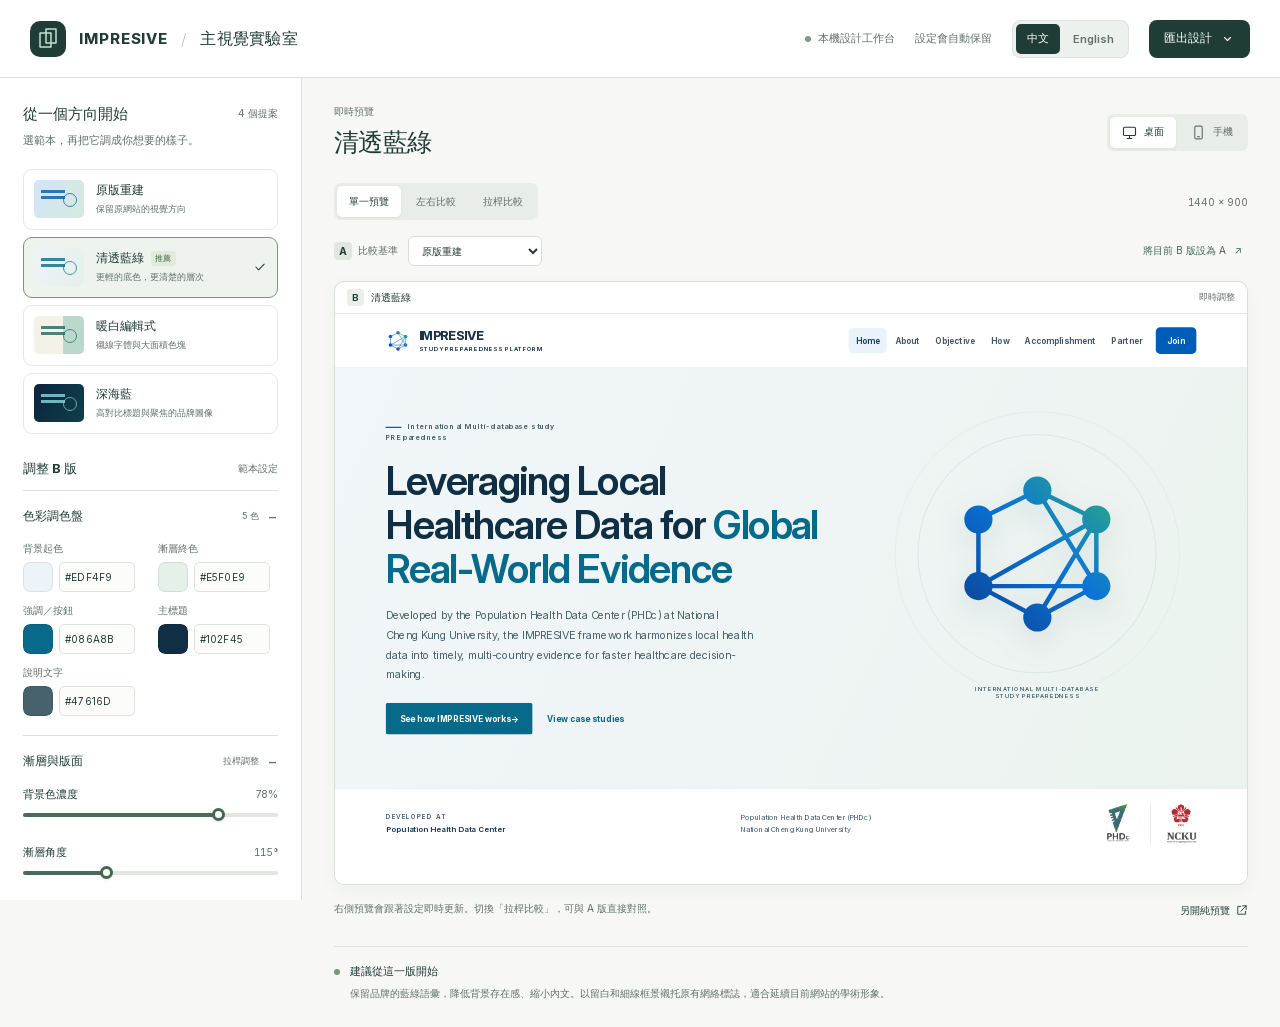
==== commit 85143f50: "Cn/En" ====
--- a/IMPRESIVE-Hero-Lab.html
+++ b/IMPRESIVE-Hero-Lab.html
@@ -21,6 +21,30 @@
 @media(max-width:800px){.workbench{min-height:0}.controls{height:auto;position:static}}
 
 </style>
+  <style>
+.language-switch{display:flex;align-items:center;gap:2px;padding:3px;border:1px solid var(--line);border-radius:8px;background:var(--subtle);flex-shrink:0}
+.language-switch button{min-height:30px;padding:0 11px;border-radius:5px;font-size:11px;font-weight:600;color:var(--muted);white-space:nowrap}
+.language-switch button:hover{background:#f7f9f5;color:var(--ink)}
+.language-switch button[aria-pressed=true]{background:var(--ink);color:#fff}
+html[lang=en] .preset-text{min-width:0}
+html[lang=en] .preset-title{flex-wrap:wrap;gap:4px 7px;line-height:1.4}
+html[lang=en] .preset-subtitle{line-height:1.5;overflow-wrap:break-word}
+html[lang=en] .section-title>span{flex-shrink:0}
+html[lang=en] .preview-toolbar,html[lang=en] .reference-bar{flex-wrap:wrap}
+html[lang=en] .controls-footer button{flex-shrink:0}
+html[lang=en] .export-options button{line-height:1.6}
+@media(max-width:1250px){.header-actions{gap:12px}.local-badge{display:none}}
+@media(max-width:800px){.header-actions{gap:10px}.language-switch button{min-height:26px;padding:0 8px;font-size:10px}}
+@media(max-width:480px){
+  .studio-header{gap:8px;padding-inline:12px}.studio-brand{gap:7px}.studio-brand>span>span:last-child{font-size:10px}.studio-mark{width:27px;height:27px}
+  .header-actions{gap:7px}.language-switch{padding:2px;border-radius:6px}.language-switch button{padding:0 7px;font-size:9px;min-height:27px}.button-dark{padding-inline:9px;font-size:9px;gap:3px}
+  html[lang=en] .preset{align-items:flex-start}
+  html[lang=en] .color-control>label{line-height:1.5;min-height:15px}
+  html[lang=en] .controls-footer{align-items:flex-start}
+  html[lang=en] .controls-footer p{max-width:23ch}
+}
+
+</style>
 </head>
 <body id="top">
   <header class="studio-header">
@@ -29,6 +53,10 @@
       <span><strong>IMPRESIVE</strong><span class="brand-divider">/</span><span>主視覺實驗室</span></span>
     </a>
     <div class="header-actions"><span class="local-badge"><i></i>本機設計工作台</span><span id="saveStatus" class="save-status" role="status">設定會自動保留</span>
+      <div class="language-switch" role="group" aria-label="介面語言">
+        <button type="button" data-language="zh-Hant" lang="zh-Hant" aria-pressed="true">中文</button>
+        <button type="button" data-language="en" lang="en" aria-pressed="false">English</button>
+      </div>
       <details class="export-menu" id="exportMenu"><summary class="button button-dark">匯出設計 <svg viewBox="0 0 20 20" aria-hidden="true"><path d="m6 8 4 4 4-4"/></svg></summary><div class="export-options">
         <button type="button" id="downloadHtml">下載 B 版 HTML<span>含字型與圖像，可離線開啟</span></button>
         <button type="button" id="copyCss">複製 B 版 CSS 變數<span>保留目前色彩與版面參數</span></button>
@@ -395,7 +423,233 @@
   <script>
 (function () {
   'use strict';
+
+  const STORAGE_KEY = 'impresive-hero-studio-language-261109-v1';
+  const pairs = [
+    ['IMPRESIVE 首頁主視覺比較與即時調色工具', 'Compare and customize IMPRESIVE homepage hero designs in real time.'],
+    ['IMPRESIVE — 主視覺實驗室', 'IMPRESIVE — Hero Design Lab'],
+    ['IMPRESIVE 主視覺實驗室首頁', 'IMPRESIVE Hero Design Lab home'],
+    ['主視覺實驗室', 'Hero Design Lab'],
+    ['本機設計工作台', 'Local design studio'],
+    ['設定會自動保留', 'Settings save automatically'],
+    ['匯出設計', 'Export'],
+    ['下載 B 版 HTML', 'Download B as HTML'],
+    ['含字型與圖像，可離線開啟', 'Includes fonts and images for offline use'],
+    ['複製 B 版 CSS 變數', "Copy B's CSS variables"],
+    ['保留目前色彩與版面參數', 'Keep the current colors and layout values'],
+    ['下載 A/B 設定 JSON', 'Download A/B settings JSON'],
+    ['載入設定 JSON', 'Import settings JSON'],
+    ['主視覺調整控制台', 'Hero design controls'],
+    ['從一個方向開始', 'Choose a direction'],
+    ['4 個提案', '4 presets'],
+    ['選範本，再把它調成你想要的樣子。', 'Start with a preset, then make it your own.'],
+    ['設計範本', 'Design presets'],
+    ['調整 B 版', 'Customize B'],
+    ['範本設定', 'Preset values'],
+    ['色彩調色盤', 'Color palette'],
+    ['5 色', '5 colors'],
+    ['漸層與版面', 'Gradient & layout'],
+    ['拉桿調整', 'Sliders'],
+    ['標誌動畫', 'Animate logo'],
+    ['還原此範本', 'Reset this preset'],
+    ['調整只影響比較頁，原網站維持原樣。', 'Changes apply here only. Your original site is unchanged.'],
+    ['設計預覽與比較', 'Design preview and comparison'],
+    ['即時預覽', 'Live preview'],
+    ['已自訂', 'Customized'],
+    ['預覽裝置', 'Preview device'],
+    ['桌面', 'Desktop'],
+    ['手機', 'Mobile'],
+    ['比較模式', 'Comparison mode'],
+    ['單一預覽', 'Preview'],
+    ['左右比較', 'Side by side'],
+    ['拉桿比較', 'Wipe compare'],
+    ['比較基準', 'Reference'],
+    ['A 版比較基準', 'A reference preset'],
+    ['已固定的自訂版本', 'Pinned custom version'],
+    ['將目前 B 版設為 A', 'Pin B as A'],
+    ['A 版：固定比較基準', 'A: fixed reference design'],
+    ['B 版：目前調整中的主視覺', 'B: current hero design'],
+    ['即時調整', 'Live adjustments'],
+    ['拖曳調整 A/B 比較分界', 'Adjust the A/B comparison divider'],
+    ['右側預覽會跟著設定即時更新。切換「拉桿比較」，可與 A 版直接對照。', 'The preview updates as you adjust the controls. Choose Wipe compare to compare it directly with A.'],
+    ['拖曳中線，或聚焦比較拉桿後按方向鍵。左側為 A 版，右側為目前調整的 B 版。', 'Drag the divider, or focus the comparison slider and use the arrow keys. A is on the left; your current B design is on the right.'],
+    ['左右使用相同的畫面尺寸縮放，方便比較構圖、文字層次與色彩。', 'Both versions use the same preview dimensions, making composition, hierarchy, and color easier to compare.'],
+    ['另開純預覽', 'Open clean preview'],
+    ['以更輕的背景襯托品牌藍綠，縮小內文，讓標題與網絡標誌各自有清楚的位置。', "A lighter background highlights the brand's blue and green, while smaller body text gives the headline and network mark their own space."],
+    ['請啟用 JavaScript 以使用即時調色與比較功能。', 'Enable JavaScript to use live color controls and design comparison.'],
+    ['原版重建', 'Original'],
+    ['保留原網站的視覺方向', 'Based on the original website'],
+    ['原版的比較起點', 'The original comparison baseline'],
+    ['依原站文案、配色與資產重建，方便比較。這是主視覺示意，並非原站的逐像素複製；機構標誌統一放在下方白底區。', 'Rebuilt from the original website copy, colors, and assets as a comparison baseline. This is a hero concept rather than a pixel-perfect copy; institution logos use a consistent white strip below.'],
+    ['清透藍綠', 'Blue Mist'],
+    ['更輕的底色，更清楚的層次', 'Lighter colors, clearer hierarchy'],
+    ['建議從這一版開始', 'Our recommended starting point'],
+    ['保留品牌的藍綠語彙，降低背景存在感、縮小內文。以留白和細線框景襯托原有網絡標誌，適合延續目前網站的學術形象。', 'Retains the brand blue-green palette with a quieter background and smaller body text. Generous spacing and fine outlines frame the original network mark, preserving the academic character of the website.'],
+    ['暖白編輯式', 'Warm Editorial'],
+    ['襯線字體與大面積色塊', 'Serif type and a bold color panel'],
+    ['讓文字更像一份有份量的學術刊物', 'The presence of an academic publication'],
+    ['以暖白文字區、襯線標題與獨立圖像區建立鮮明分工。這版同時探索字體與構圖；右側使用漸層終色及強調色，調色時可觀察整體平衡。', 'A warm white text area, a serif headline, and a separate image panel create a clear editorial structure. This direction explores both typography and composition. The right panel uses the gradient end and accent colors, so adjust them together for balance.'],
+    ['深海藍', 'Deep Navy'],
+    ['高對比標題與聚焦的品牌圖像', 'High contrast and a focused logo'],
+    ['另一種更有張力的首頁表情', 'A more striking homepage direction'],
+    ['以深藍底和淺青色建立明確對比，讓標題從背景中浮現。正式標誌維持原色並置於白底；若偏好較沉穩的研究平台形象，可以從這版調整。', 'A deep navy background and pale cyan emphasis give the headline stronger contrast. The official logo retains its original colors on white. Start here for a more composed research platform identity.'],
+    ['背景起色', 'Background start'],
+    ['漸層終色', 'Gradient end'],
+    ['強調／按鈕', 'Accent / button'],
+    ['主標題', 'Heading'],
+    ['說明文字', 'Body text'],
+    ['背景色濃度', 'Background intensity'],
+    ['漸層角度', 'Gradient angle'],
+    ['標題字級', 'Heading size'],
+    ['標誌大小', 'Logo size'],
+    ['上下留白', 'Vertical spacing'],
+    ['背景點紋', 'Dot texture'],
+    ['版型設定不完整', 'The layout settings are incomplete'],
+    ['色碼需使用 #RRGGBB 格式', 'Colors must use the #RRGGBB format'],
+    ['拉桿數值超出範圍', 'A slider value is out of range'],
+    ['無法辨識設計設定', 'The design settings are not recognized'],
+    ['目前僅保留在此分頁', 'Settings kept in this tab only'],
+    ['已自動儲存於本機', 'Saved locally'],
+    ['請匯出設定以保留調整', 'Export settings to keep your changes'],
+    ['文字對比：背景端點檢查通過', 'Text contrast: endpoint check passed'],
+    ['文字對比偏低，建議調整色彩', 'Low text contrast: adjust the colors'],
+    ['估算文字與漸層端點的對比；未涵蓋所有漸層中間色、點紋、按鈕和右側圖像區。內文建議至少 4.5:1，大標題至少 3:1。', 'Estimates text contrast against gradient endpoints only. It does not cover every intermediate color, texture, button, or right-side image panel. Aim for at least 4.5:1 for body text and 3:1 for large headlines.'],
+    ['推薦', 'Recommended'],
+    ['・自訂', ' · Custom'],
+    ['色碼需使用 #RRGGBB 格式，已保留上一個有效顏色。', 'Use the #RRGGBB format. The last valid color has been kept.'],
+    ['已將目前 B 版固定為 A。繼續調整 B 版，就能直接比較。', 'Current B saved as A. Keep adjusting B to compare the changes.'],
+    ['已還原目前範本。', 'Current preset reset.'],
+    ['已匯出 B 版 HTML，圖像與字型皆已包含。', 'B exported as HTML with all images and fonts included.'],
+    ['瀏覽器封鎖了新分頁，請允許彈出視窗或改用下載 HTML。', 'The browser blocked the new tab. Allow pop-ups or download the HTML instead.'],
+    ['已匯出 A/B 配色與比較設定。', 'A/B color and comparison settings exported.'],
+    ['已複製此版 CSS 變數，供本比較頁的版型使用。', 'CSS variables copied for use with the layouts in this comparison tool.'],
+    ['瀏覽器限制剪貼簿，已改為下載 CSS 變數檔。', 'Clipboard access is unavailable. The CSS variables were downloaded instead.'],
+    ['設定檔過大', 'The settings file is too large'],
+    ['不支援此設定版本', 'This settings version is not supported'],
+    ['已載入 A/B 設定。', 'A/B settings loaded.'],
+    ['此瀏覽器暫時無法自動保留設定，可使用「匯出設計」下載設定。', 'Automatic saving is unavailable in this browser. Use Export to download your settings.'],
+    ['介面語言', 'Interface language'],
+    ['內文', 'Body'],
+    ['主標', 'Heading'],
+    ['強調', 'Accent'],
+    ['左側 A 版', 'A on the left'],
+    ['，右側 B 版', ', B on the right'],
+    ['無法載入設定：', 'Could not load settings: '],
+    ['。請使用本工具匯出的 JSON。', '. Use a JSON file exported by this tool.'],
+    ['調色盤', ' color picker'],
+    ['十六進位色碼', ' hex color']
+  ];
+
+  const toEnglish = new Map(pairs);
+  const toChinese = new Map(pairs.map(([chinese, english]) => [english, chinese]));
+  // Earlier English source variants remain recognized during an in-place refresh.
+  toChinese.set('Preset settings', '範本設定');
+  toChinese.set('Pinned custom design', '已固定的自訂版本');
+  toChinese.set('The preview updates as you adjust the settings. Choose Wipe compare to compare it directly with A.', '右側預覽會跟著設定即時更新。切換「拉桿比較」，可與 A 版直接對照。');
+  const colorLabels = [
+    ['背景起色', 'Background start'], ['漸層終色', 'Gradient end'],
+    ['強調／按鈕', 'Accent / button'], ['主標題', 'Heading'], ['說明文字', 'Body text']
+  ];
+  colorLabels.forEach(([chinese, english]) => {
+    [[chinese + '調色盤', english + ' color picker'], [chinese + '十六進位色碼', english + ' hex color']].forEach(([source, target]) => {
+      toEnglish.set(source, target);
+      toChinese.set(target, source);
+    });
+  });
+
+  let language = 'zh-Hant';
+  try {
+    if (localStorage.getItem(STORAGE_KEY) === 'en') language = 'en';
+  } catch (error) {
+    // Language switching remains available when browser storage is disabled.
+  }
+
+  const textSources = new WeakMap();
+  const attributeSources = new WeakMap();
+  const excluded = 'script,style,iframe,svg,textarea,code,pre,[data-language]';
+
+  function t(text) {
+    const value = String(text);
+    const chinese = toChinese.get(value) || value;
+    return language === 'en' ? (toEnglish.get(chinese) || value) : chinese;
+  }
+
+  function translateWithWhitespace(value) {
+    const core = value.trim();
+    if (!core) return value;
+    const leading = value.slice(0, value.indexOf(core));
+    const trailing = value.slice(value.indexOf(core) + core.length);
+    return leading + t(core) + trailing;
+  }
+
+  function applyText(node) {
+    const prior = textSources.get(node);
+    const source = prior && node.nodeValue === prior.output ? prior.source : node.nodeValue;
+    const output = translateWithWhitespace(source);
+    if (node.nodeValue !== output) node.nodeValue = output;
+    textSources.set(node, { source, output });
+  }
+
+  function applyAttributes(element) {
+    let records = attributeSources.get(element);
+    if (!records) { records = new Map(); attributeSources.set(element, records); }
+    ['aria-label', 'title', 'aria-valuetext'].forEach((attribute) => {
+      const current = element.getAttribute(attribute);
+      if (current === null) return;
+      const prior = records.get(attribute);
+      const source = prior && current === prior.output ? prior.source : current;
+      const output = translateWithWhitespace(source);
+      if (current !== output) element.setAttribute(attribute, output);
+      records.set(attribute, { source, output });
+    });
+  }
+
+  function apply() {
+    document.documentElement.lang = language;
+    document.title = t('IMPRESIVE — 主視覺實驗室');
+    const description = document.querySelector('meta[name="description"]');
+    if (description) description.content = t('IMPRESIVE 首頁主視覺比較與即時調色工具');
+    if (!document.body) return;
+    const walker = document.createTreeWalker(document.body, NodeFilter.SHOW_TEXT, {
+      acceptNode(node) {
+        return node.parentElement && !node.parentElement.closest(excluded) ? NodeFilter.FILTER_ACCEPT : NodeFilter.FILTER_REJECT;
+      }
+    });
+    let node;
+    while ((node = walker.nextNode())) applyText(node);
+    document.querySelectorAll('[aria-label],[title],[aria-valuetext]').forEach((element) => {
+      if (!element.closest('script,style,svg,[data-language]')) applyAttributes(element);
+    });
+    document.querySelectorAll('[data-language]').forEach((button) => {
+      button.setAttribute('aria-pressed', String(button.dataset.language === language));
+    });
+    const group = document.querySelector('.language-switch');
+    if (group) group.setAttribute('aria-label', t('介面語言'));
+  }
+
+  function setLanguage(next) {
+    if (next !== 'zh-Hant' && next !== 'en') return;
+    if (next === language) { apply(); return; }
+    language = next;
+    try { localStorage.setItem(STORAGE_KEY, language); } catch (error) { /* Keep the choice in this tab. */ }
+    document.dispatchEvent(new CustomEvent('studio:languagechange', { detail: { language } }));
+  }
+
+  document.addEventListener('click', (event) => {
+    const button = event.target instanceof Element ? event.target.closest('button[data-language]') : null;
+    if (button) setLanguage(button.dataset.language);
+  });
+
+  window.StudioI18n = Object.freeze({ t, apply, setLanguage, get language() { return language; } });
+})();
+
+</script>
+  <script>
+(function () {
+  'use strict';
   const $ = (selector) => document.querySelector(selector);
+  const t = (text) => window.StudioI18n ? window.StudioI18n.t(text) : text;
+  const localize = () => { if (window.StudioI18n) window.StudioI18n.apply(); };
   const STORAGE_KEY = 'impresive-hero-studio-261109-v1';
   const PRESETS = {
     original: { name: '原版重建', subtitle: '保留原網站的視覺方向', noteTitle: '原版的比較起點', note: '依原站文案、配色與資產重建，方便比較。這是主視覺示意，並非原站的逐像素複製；機構標誌統一放在下方白底區。', config: { layout: 'original', bgStart: '#d3e4f6', bgEnd: '#d6eadf', accent: '#0058ad', ink: '#0b2545', muted: '#2f4559', angle: 115, strength: 100, titleSize: 62, logoSize: 318, spacing: 70, pattern: 0, animate: false } },
@@ -418,14 +672,14 @@
   let previewUrl;
 
   function sanitizeConfig(input) {
-    if (!input || typeof input !== 'object' || !Object.hasOwn(PRESETS,input.layout)) throw new Error('版型設定不完整');
+    if (!input || typeof input !== 'object' || !Object.hasOwn(PRESETS,input.layout)) throw new Error(t('版型設定不完整'));
     const safe = clone(PRESETS[input.layout].config);
     COLORS.forEach(([key]) => {
-      if (!/^#[0-9a-f]{6}$/i.test(String(input[key]))) throw new Error('色碼需使用 #RRGGBB 格式');
+      if (!/^#[0-9a-f]{6}$/i.test(String(input[key]))) throw new Error(t('色碼需使用 #RRGGBB 格式'));
       safe[key] = input[key].toLowerCase();
     });
     RANGES.forEach(([key, , min, max]) => {
-      if (typeof input[key] !== 'number' || !Number.isFinite(input[key]) || input[key] < min || input[key] > max) throw new Error('拉桿數值超出範圍');
+      if (typeof input[key] !== 'number' || !Number.isFinite(input[key]) || input[key] < min || input[key] > max) throw new Error(t('拉桿數值超出範圍'));
       safe[key] = input[key];
     });
     safe.animate = input.animate === true;
@@ -433,7 +687,7 @@
   }
 
   function sanitizeState(input) {
-    if (!input || typeof input !== 'object' || !Object.hasOwn(PRESETS,input.preset)) throw new Error('無法辨識設計設定');
+    if (!input || typeof input !== 'object' || !Object.hasOwn(PRESETS,input.preset)) throw new Error(t('無法辨識設計設定'));
     return { preset: input.preset, a: sanitizeConfig(input.a), b: sanitizeConfig(input.b),
       reference: ['original','refined','editorial','navy','snapshot'].includes(input.reference) ? input.reference : 'snapshot',
       mode: ['single','side','wipe'].includes(input.mode) ? input.mode : 'single',
@@ -444,18 +698,18 @@
     if (saved) state = sanitizeState(JSON.parse(saved));
   } catch (error) {
     storageAvailable = false;
-    $('#saveStatus').textContent = '目前僅保留在此分頁';
+    $('#saveStatus').textContent = t('目前僅保留在此分頁');
   }
 
   function persist() {
     clearTimeout(saveTimer);
     saveTimer = setTimeout(() => {
-      try { localStorage.setItem(STORAGE_KEY, JSON.stringify(state)); storageAvailable = true; $('#saveStatus').textContent = '已自動儲存於本機'; }
-      catch (error) { storageAvailable = false; $('#saveStatus').textContent = '請匯出設定以保留調整'; }
+      try { localStorage.setItem(STORAGE_KEY, JSON.stringify(state)); storageAvailable = true; $('#saveStatus').textContent = t('已自動儲存於本機'); }
+      catch (error) { storageAvailable = false; $('#saveStatus').textContent = t('請匯出設定以保留調整'); }
     }, 240);
   }
   function notify(message) {
-    clearTimeout(toastTimer); $('#toast').textContent = message; $('#toast').hidden = false;
+    clearTimeout(toastTimer); $('#toast').textContent = t(message); $('#toast').hidden = false;
     toastTimer = setTimeout(() => { $('#toast').hidden = true; }, 4200);
   }
   function rgb(hex) { return [1,3,5].map((index) => parseInt(hex.slice(index,index+2),16)); }
@@ -484,20 +738,21 @@
     const pass = body>=4.5 && title>=3 && emphasis>=3;
     const status=$('#contrastStatus');status.classList.toggle('warning',!pass);
     status.replaceChildren();
-    const strong=document.createElement('strong');strong.textContent=pass?'文字對比：背景端點檢查通過':'文字對比偏低，建議調整色彩';
-    const detail=document.createElement('span');detail.textContent=`內文 ${body.toFixed(1)}:1 · 主標 ${title.toFixed(1)}:1 · 強調 ${emphasis.toFixed(1)}:1`;
+    const strong=document.createElement('strong');strong.textContent=t(pass?'文字對比：背景端點檢查通過':'文字對比偏低，建議調整色彩');
+    const detail=document.createElement('span');detail.textContent=`${t('內文')} ${body.toFixed(1)}:1 · ${t('主標')} ${title.toFixed(1)}:1 · ${t('強調')} ${emphasis.toFixed(1)}:1`;
     status.append(strong,detail);
-    status.title='估算文字與漸層端點的對比；未涵蓋所有漸層中間色、點紋、按鈕和右側圖像區。內文建議至少 4.5:1，大標題至少 3:1。';
+    status.title=t('估算文字與漸層端點的對比；未涵蓋所有漸層中間色、點紋、按鈕和右側圖像區。內文建議至少 4.5:1，大標題至少 3:1。');
   }
   function isCustom() { return JSON.stringify(state.b)!==JSON.stringify(PRESETS[state.preset].config); }
   function updateLabels() {
     const preset=PRESETS[state.preset],custom=isCustom();
-    $('#currentName').textContent=preset.name;$('#versionName').textContent=preset.name+(custom?'・自訂':'');
-    $('#modifiedDot').hidden=!custom;$('#customBadge').textContent=custom?'已自訂':'範本設定';
-    $('#referenceName').textContent=state.reference==='snapshot'?'已固定的自訂版本':PRESETS[state.reference].name;
-    $('#directionTitle').textContent=preset.noteTitle;$('#directionDescription').textContent=preset.note;
+    $('#currentName').textContent=t(preset.name);$('#versionName').textContent=t(preset.name)+(custom?t('・自訂'):'');
+    $('#modifiedDot').hidden=!custom;$('#customBadge').textContent=t(custom?'已自訂':'範本設定');
+    $('#referenceName').textContent=t(state.reference==='snapshot'?'已固定的自訂版本':PRESETS[state.reference].name);
+    $('#directionTitle').textContent=t(preset.noteTitle);$('#directionDescription').textContent=t(preset.note);
     document.querySelectorAll('.preset').forEach((button)=>button.setAttribute('aria-pressed',String(button.dataset.preset===state.preset)));
     assessContrast();
+    localize();
   }
 
   Object.entries(PRESETS).forEach(([id,preset])=>{
@@ -555,7 +810,7 @@
   $('#frameB').addEventListener('load',()=>{ $('#frameB').contentWindow.postMessage({type:'impresive:settings',styles:variables(state.b)},'*'); });
   function updateWipe() {
     $('#stage').style.setProperty('--split',state.split+'%');$('#wipeControl').style.setProperty('--split',state.split+'%');
-    $('#wipeRange').setAttribute('aria-valuetext',`左側 A 版 ${state.split}%，右側 B 版 ${100-state.split}%`);
+    $('#wipeRange').setAttribute('aria-valuetext',window.StudioI18n?.language==='en' ? `A on the left ${state.split}%, B on the right ${100-state.split}%` : `左側 A 版 ${state.split}%，右側 B 版 ${100-state.split}%`);
   }
   $('#wipeRange').addEventListener('input',()=>{state.split=Number($('#wipeRange').value);updateWipe();persist();});
   function scaleFrames() {
@@ -572,8 +827,9 @@
     $('#wipeControl').hidden=state.mode!=='wipe';
     document.querySelectorAll('[data-mode]').forEach((button)=>{if(button.tagName==='BUTTON')button.setAttribute('aria-pressed',String(button.dataset.mode===state.mode));});
     document.querySelectorAll('[data-device]').forEach((button)=>{if(button.tagName==='BUTTON')button.setAttribute('aria-pressed',String(button.dataset.device===state.device));});
-    $('#previewHint').textContent=state.mode==='wipe'?'拖曳中線，或聚焦比較拉桿後按方向鍵。左側為 A 版，右側為目前調整的 B 版。':state.mode==='side'?'左右使用相同的畫面尺寸縮放，方便比較構圖、文字層次與色彩。':'右側預覽會跟著設定即時更新。切換「拉桿比較」，可與 A 版直接對照。';
+    $('#previewHint').textContent=t(state.mode==='wipe'?'拖曳中線，或聚焦比較拉桿後按方向鍵。左側為 A 版，右側為目前調整的 B 版。':state.mode==='side'?'左右使用相同的畫面尺寸縮放，方便比較構圖、文字層次與色彩。':'右側預覽會跟著設定即時更新。切換「拉桿比較」，可與 A 版直接對照。');
     requestAnimationFrame(scaleFrames);
+    localize();
   }
   document.querySelectorAll('button[data-mode]').forEach((button)=>button.addEventListener('click',()=>{state.mode=button.dataset.mode;syncView();persist();}));
   document.querySelectorAll('button[data-device]').forEach((button)=>button.addEventListener('click',()=>{state.device=button.dataset.device;syncView();persist();}));
@@ -607,17 +863,21 @@
   $('#importJson').addEventListener('click',()=>{$('#importFile').click();$('#exportMenu').open=false;});
   $('#importFile').addEventListener('change',async(event)=>{
     const file=event.target.files[0];if(!file)return;
-    try{if(file.size>65536)throw new Error('設定檔過大');const imported=JSON.parse(await file.text());if(imported.version!==1)throw new Error('不支援此設定版本');state=sanitizeState(imported);syncInputs();renderA();renderB();syncView();updateLabels();persist();notify('已載入 A/B 設定。');}
-    catch(error){notify('無法載入設定：'+error.message+'。請使用本工具匯出的 JSON。');}finally{event.target.value='';}
+    try{if(file.size>65536)throw new Error(t('設定檔過大'));const imported=JSON.parse(await file.text());if(imported.version!==1)throw new Error(t('不支援此設定版本'));state=sanitizeState(imported);syncInputs();renderA();renderB();syncView();updateLabels();persist();notify('已載入 A/B 設定。');}
+    catch(error){notify(t('無法載入設定：')+error.message+t('。請使用本工具匯出的 JSON。'));}finally{event.target.value='';}
   });
   document.addEventListener('click',(event)=>{if(!$('#exportMenu').contains(event.target))$('#exportMenu').open=false;});
   document.addEventListener('keydown',(event)=>{if(event.key==='Escape')$('#exportMenu').open=false;});
   new ResizeObserver(()=>requestAnimationFrame(scaleFrames)).observe($('#canvasArea'));
   window.addEventListener('pagehide',()=>{if(previewUrl)URL.revokeObjectURL(previewUrl);});
+  document.addEventListener('studio:languagechange',()=>{
+    updateLabels();updateWipe();syncView();
+  });
   const fontStyle=document.createElement('style');
   fontStyle.textContent='@font-face{font-family:StudioInter;src:url("'+window.HERO_ASSETS.font+'");font-weight:100 900;font-display:swap}';
   document.head.append(fontStyle);
   syncInputs();renderA();renderB();syncView();updateLabels();
+  localize();
   if(!storageAvailable)notify('此瀏覽器暫時無法自動保留設定，可使用「匯出設計」下載設定。');
 })();
 
